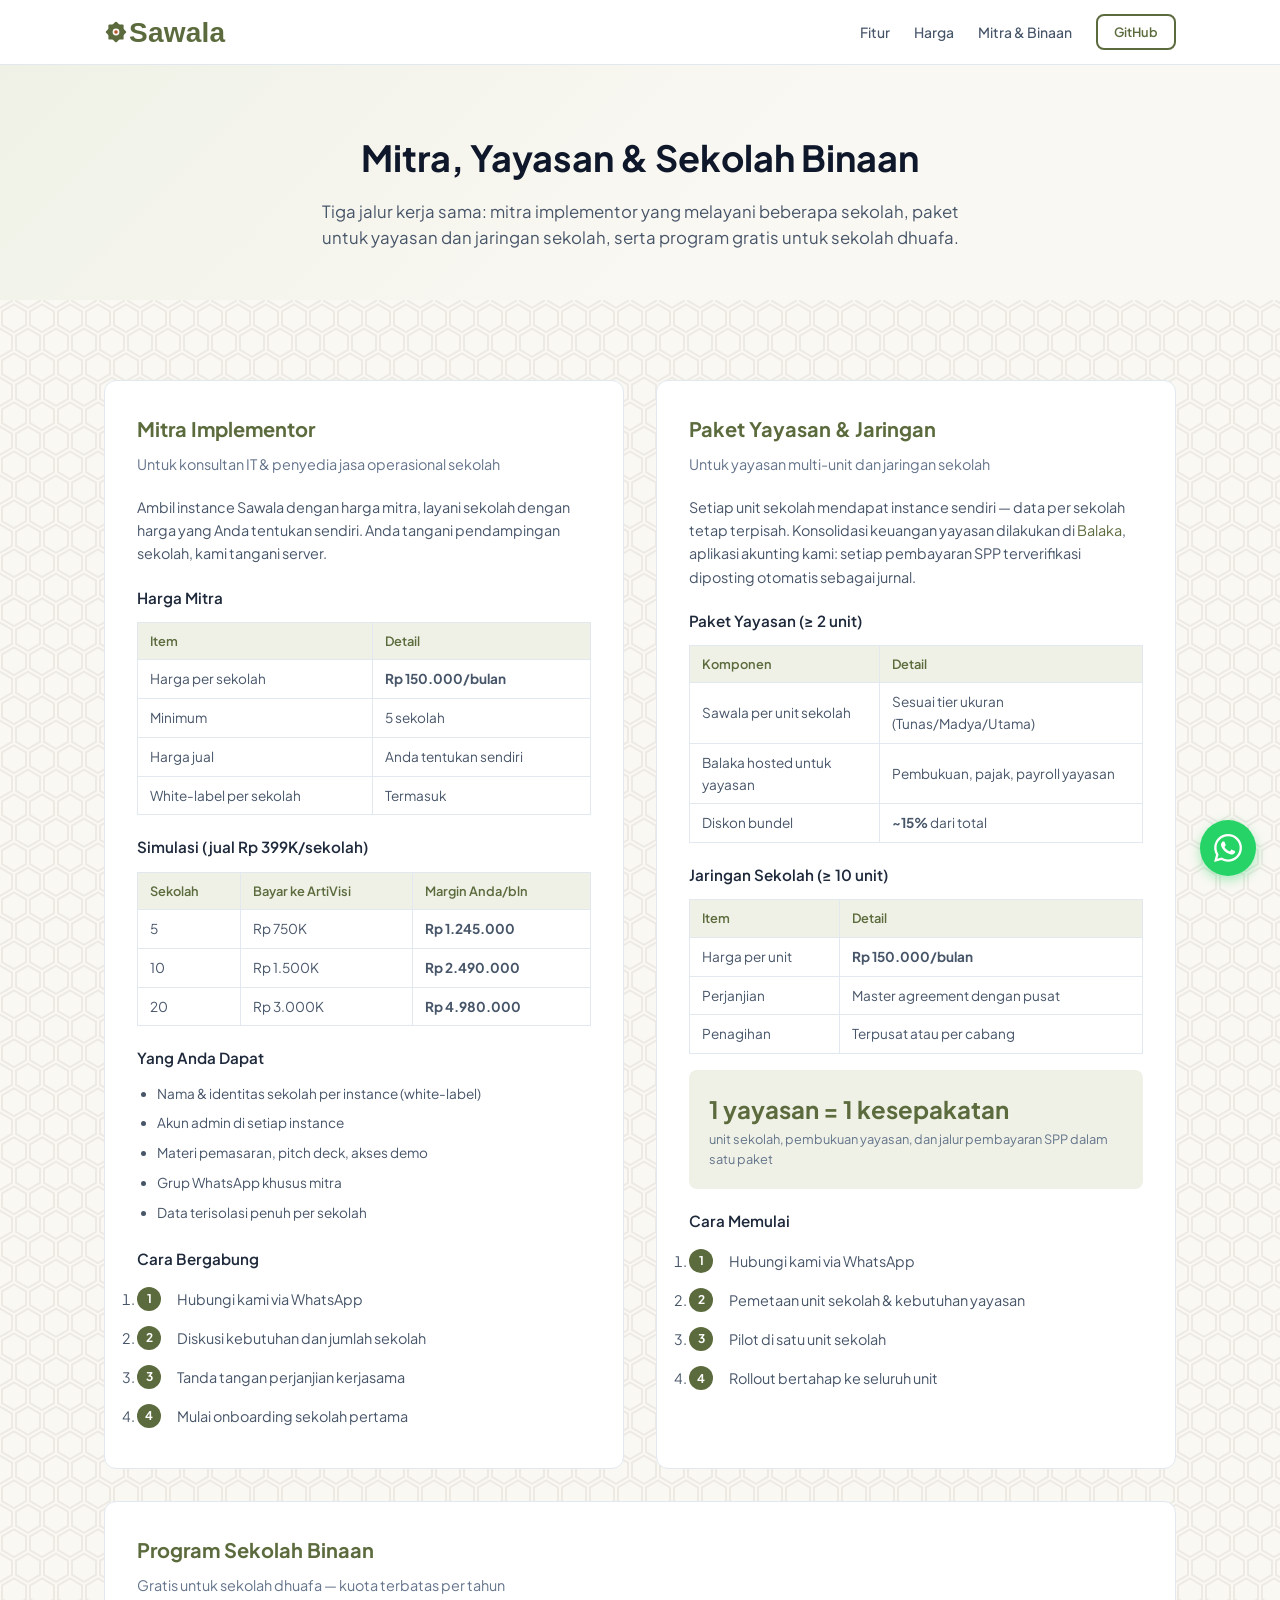
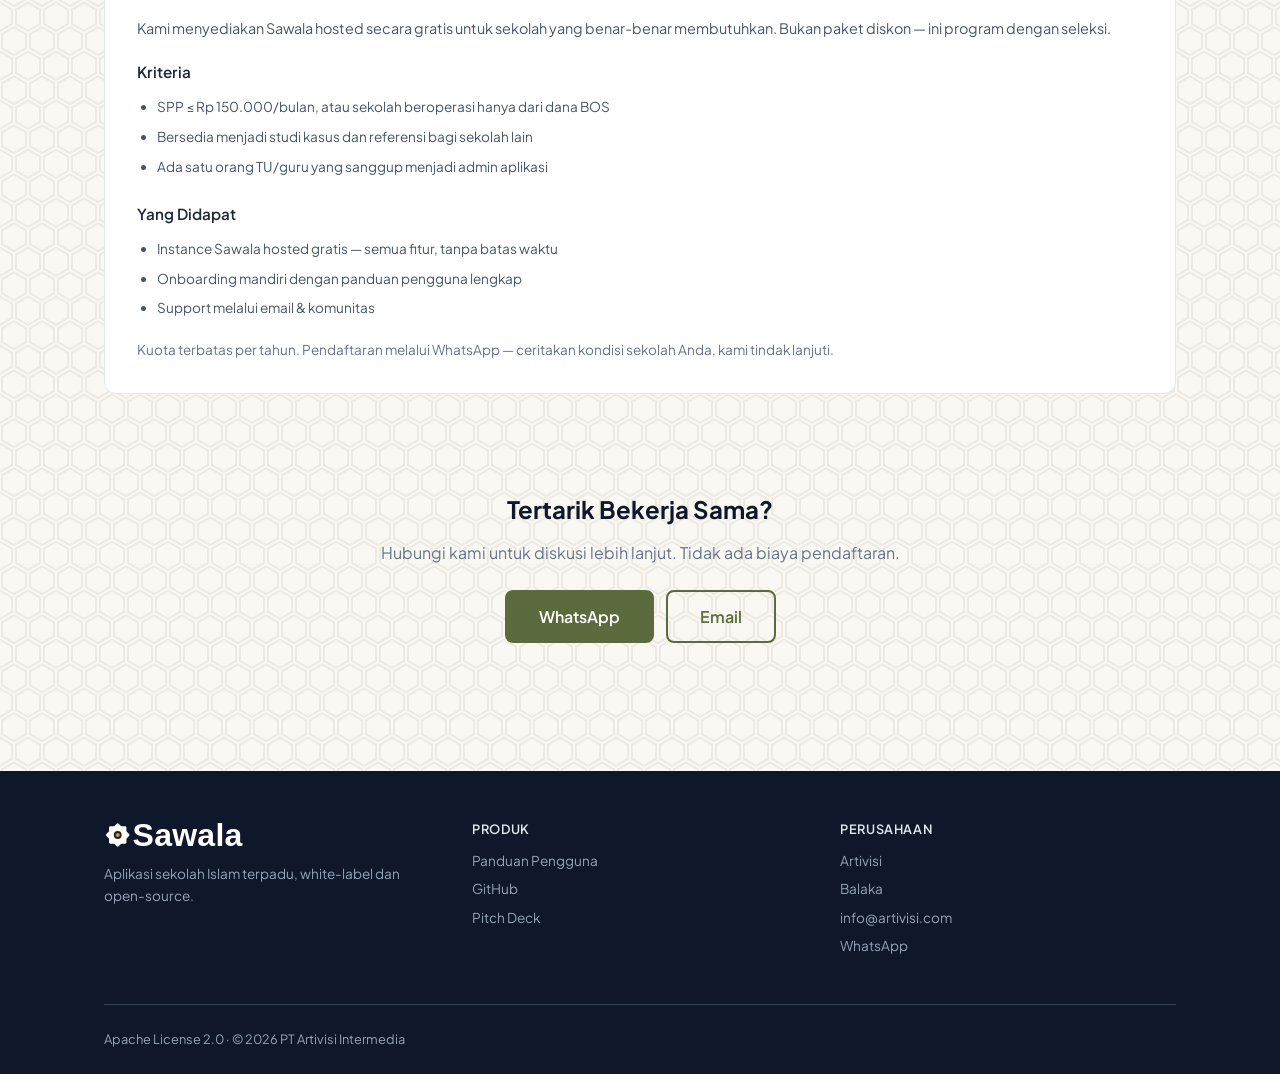
==== mitra.html @ e380050d "Sawala product site — landing, mitra/commercial page, pitch deck Modeled on balaka.id (same layout s" ====
<!DOCTYPE html>
<html lang="id">
<head>
<meta charset="UTF-8">
<meta name="viewport" content="width=device-width, initial-scale=1.0">
<title>Mitra, Yayasan & Sekolah Binaan — Sawala</title>
<meta name="description" content="Program mitra implementor, paket yayasan & jaringan sekolah, dan Program Sekolah Binaan untuk Sawala.">
<link rel="icon" type="image/svg+xml" href="favicon.svg">
<link rel="preconnect" href="https://fonts.googleapis.com">
<link rel="preconnect" href="https://fonts.gstatic.com" crossorigin>
<link href="https://fonts.googleapis.com/css2?family=Plus+Jakarta+Sans:wght@400;500;600;700&display=swap" rel="stylesheet">
<link rel="stylesheet" href="style.css">
<style>
  /* Page-specific styles */
  .ref-hero {
    padding: 4rem 0 3rem;
    background: linear-gradient(135deg, var(--brand-50) 0%, #faf8f3 60%);
    text-align: center;
  }
  .ref-hero h1 { font-size: 2.25rem; font-weight: 700; color: var(--slate-900); margin-bottom: 0.75rem; }
  .ref-hero p { font-size: 1.05rem; color: var(--slate-600); max-width: 640px; margin: 0 auto; }

  .program-grid {
    display: grid;
    grid-template-columns: 1fr 1fr;
    gap: 2rem;
    margin-bottom: 3rem;
  }
  .program-card {
    background: white;
    border: 1px solid var(--slate-200);
    border-radius: var(--radius);
    padding: 2rem;
  }
  .program-card.full { grid-column: 1 / -1; }
  .program-card h2 { font-size: 1.25rem; font-weight: 700; color: var(--brand); margin-bottom: 0.5rem; }
  .program-card .subtitle { font-size: 0.9rem; color: var(--slate-500); margin-bottom: 1.25rem; }
  .program-card h3 { font-size: 0.95rem; font-weight: 600; color: var(--slate-800); margin: 1.25rem 0 0.5rem; }

  .commission-table { width: 100%; border-collapse: collapse; margin: 0.75rem 0; font-size: 0.85rem; }
  .commission-table th, .commission-table td { padding: 0.5rem 0.75rem; text-align: left; border: 1px solid var(--slate-200); }
  .commission-table th { background: var(--brand-50); font-weight: 600; font-size: 0.8rem; color: var(--brand); }
  .commission-table td { color: var(--slate-600); }

  .highlight-box {
    background: var(--brand-50);
    border-radius: var(--radius-sm);
    padding: 1.25rem;
    margin: 1rem 0;
  }
  .highlight-box .amount { font-size: 1.5rem; font-weight: 700; color: var(--brand); }
  .highlight-box .label { font-size: 0.8rem; color: var(--slate-500); }

  .steps-list { counter-reset: step; padding: 0; }
  .steps-list li {
    counter-increment: step;
    padding: 0.5rem 0 0.5rem 2.5rem;
    position: relative;
    font-size: 0.9rem;
    color: var(--slate-600);
  }
  .steps-list li::before {
    content: counter(step);
    position: absolute;
    left: 0;
    top: 0.45rem;
    width: 24px;
    height: 24px;
    background: var(--brand);
    color: white;
    border-radius: 50%;
    font-size: 0.75rem;
    font-weight: 700;
    display: flex;
    align-items: center;
    justify-content: center;
  }

  .ref-cta {
    text-align: center;
    padding: 3rem 0;
  }
  .ref-cta h2 { font-size: 1.5rem; font-weight: 700; color: var(--slate-900); margin-bottom: 0.75rem; }
  .ref-cta p { color: var(--slate-500); margin-bottom: 1.5rem; }

  @media (max-width: 768px) {
    .program-grid { grid-template-columns: 1fr; }
    .ref-hero h1 { font-size: 1.5rem; }
  }

  /* Dark mode */
  @media (prefers-color-scheme: dark) {
    .ref-hero { background: linear-gradient(135deg, #1d2114 0%, #0f1218 60%); }
    .ref-hero h1 { color: #e8ecf2; }
    .ref-hero p { color: #a0aab8; }
    .program-card { background: #1a1f2b; border-color: #2a3040; }
    .program-card h2 { color: #a9b87f; }
    .program-card .subtitle { color: #8090a4; }
    .program-card h3 { color: #e8ecf2; }
    .commission-table th { background: #252b18; color: #a9b87f; border-color: #2a3040; }
    .commission-table td { color: #a0aab8; border-color: #2a3040; }
    .highlight-box { background: #252b18; }
    .highlight-box .amount { color: #a9b87f; }
    .highlight-box .label { color: #8090a4; }
    .steps-list li { color: #a0aab8; }
    .ref-cta h2 { color: #e8ecf2; }
    .ref-cta p { color: #8090a4; }
  }
</style>
</head>
<body>

<!-- Nav (same as main site) -->
<nav class="nav">
  <div class="container nav-inner">
    <a href="/" class="nav-logo">
      <img src="logo-full.svg" alt="Sawala" height="32" class="logo-light">
      <img src="logo-full-dark.svg" alt="Sawala" height="32" class="logo-dark">
    </a>
    <div class="nav-links">
      <a href="/#features">Fitur</a>
      <a href="/#pricing">Harga</a>
      <a href="/mitra.html">Mitra & Binaan</a>
      <a href="https://github.com/artivisi/sawala" class="btn btn-sm btn-outline">GitHub</a>
    </div>
    <button class="nav-menu-btn" onclick="toggleMenu()" aria-label="Menu">
      <svg width="24" height="24" fill="none" stroke="currentColor" stroke-width="2"><path d="M4 6h16M4 12h16M4 18h16"/></svg>
    </button>
  </div>
  <div class="nav-mobile" id="mobile-menu">
    <a href="/#features" onclick="toggleMenu()">Fitur</a>
    <a href="/#pricing" onclick="toggleMenu()">Harga</a>
    <a href="/mitra.html" onclick="toggleMenu()">Mitra & Binaan</a>
    <a href="https://github.com/artivisi/sawala" class="btn btn-sm btn-outline">GitHub</a>
  </div>
</nav>

<!-- Hero -->
<header class="ref-hero">
  <div class="container">
    <h1>Mitra, Yayasan & Sekolah Binaan</h1>
    <p>Tiga jalur kerja sama: mitra implementor yang melayani beberapa sekolah, paket untuk yayasan dan jaringan sekolah, serta program gratis untuk sekolah dhuafa.</p>
  </div>
</header>

<!-- Programs -->
<section class="section">
  <div class="container">
    <div class="program-grid">

      <!-- Mitra Implementor -->
      <div class="program-card">
        <h2>Mitra Implementor</h2>
        <p class="subtitle">Untuk konsultan IT & penyedia jasa operasional sekolah</p>

        <p style="font-size:0.9rem;color:var(--slate-600);">Ambil instance Sawala dengan harga mitra, layani sekolah dengan harga yang Anda tentukan sendiri. Anda tangani pendampingan sekolah, kami tangani server.</p>

        <h3>Harga Mitra</h3>
        <table class="commission-table">
          <tr><th>Item</th><th>Detail</th></tr>
          <tr><td>Harga per sekolah</td><td><strong>Rp 150.000/bulan</strong></td></tr>
          <tr><td>Minimum</td><td>5 sekolah</td></tr>
          <tr><td>Harga jual</td><td>Anda tentukan sendiri</td></tr>
          <tr><td>White-label per sekolah</td><td>Termasuk</td></tr>
        </table>

        <h3>Simulasi (jual Rp 399K/sekolah)</h3>
        <table class="commission-table">
          <tr><th>Sekolah</th><th>Bayar ke ArtiVisi</th><th>Margin Anda/bln</th></tr>
          <tr><td>5</td><td>Rp 750K</td><td><strong>Rp 1.245.000</strong></td></tr>
          <tr><td>10</td><td>Rp 1.500K</td><td><strong>Rp 2.490.000</strong></td></tr>
          <tr><td>20</td><td>Rp 3.000K</td><td><strong>Rp 4.980.000</strong></td></tr>
        </table>

        <h3>Yang Anda Dapat</h3>
        <ul style="font-size:0.85rem;color:var(--slate-600);padding-left:1.25rem;">
          <li style="padding:0.25rem 0;list-style:disc;">Nama & identitas sekolah per instance (white-label)</li>
          <li style="padding:0.25rem 0;list-style:disc;">Akun admin di setiap instance</li>
          <li style="padding:0.25rem 0;list-style:disc;">Materi pemasaran, pitch deck, akses demo</li>
          <li style="padding:0.25rem 0;list-style:disc;">Grup WhatsApp khusus mitra</li>
          <li style="padding:0.25rem 0;list-style:disc;">Data terisolasi penuh per sekolah</li>
        </ul>

        <h3>Cara Bergabung</h3>
        <ol class="steps-list">
          <li>Hubungi kami via WhatsApp</li>
          <li>Diskusi kebutuhan dan jumlah sekolah</li>
          <li>Tanda tangan perjanjian kerjasama</li>
          <li>Mulai onboarding sekolah pertama</li>
        </ol>
      </div>

      <!-- Yayasan & Jaringan -->
      <div class="program-card">
        <h2>Paket Yayasan & Jaringan</h2>
        <p class="subtitle">Untuk yayasan multi-unit dan jaringan sekolah</p>

        <p style="font-size:0.9rem;color:var(--slate-600);">Setiap unit sekolah mendapat instance sendiri — data per sekolah tetap terpisah. Konsolidasi keuangan yayasan dilakukan di <a href="https://balaka.id">Balaka</a>, aplikasi akunting kami: setiap pembayaran SPP terverifikasi diposting otomatis sebagai jurnal.</p>

        <h3>Paket Yayasan (≥ 2 unit)</h3>
        <table class="commission-table">
          <tr><th>Komponen</th><th>Detail</th></tr>
          <tr><td>Sawala per unit sekolah</td><td>Sesuai tier ukuran (Tunas/Madya/Utama)</td></tr>
          <tr><td>Balaka hosted untuk yayasan</td><td>Pembukuan, pajak, payroll yayasan</td></tr>
          <tr><td>Diskon bundel</td><td><strong>~15%</strong> dari total</td></tr>
        </table>

        <h3>Jaringan Sekolah (≥ 10 unit)</h3>
        <table class="commission-table">
          <tr><th>Item</th><th>Detail</th></tr>
          <tr><td>Harga per unit</td><td><strong>Rp 150.000/bulan</strong></td></tr>
          <tr><td>Perjanjian</td><td>Master agreement dengan pusat</td></tr>
          <tr><td>Penagihan</td><td>Terpusat atau per cabang</td></tr>
        </table>

        <div class="highlight-box">
          <div class="amount">1 yayasan = 1 kesepakatan</div>
          <div class="label">unit sekolah, pembukuan yayasan, dan jalur pembayaran SPP dalam satu paket</div>
        </div>

        <h3>Cara Memulai</h3>
        <ol class="steps-list">
          <li>Hubungi kami via WhatsApp</li>
          <li>Pemetaan unit sekolah & kebutuhan yayasan</li>
          <li>Pilot di satu unit sekolah</li>
          <li>Rollout bertahap ke seluruh unit</li>
        </ol>
      </div>

      <!-- Sekolah Binaan -->
      <div class="program-card full">
        <h2>Program Sekolah Binaan</h2>
        <p class="subtitle">Gratis untuk sekolah dhuafa — kuota terbatas per tahun</p>

        <p style="font-size:0.9rem;color:var(--slate-600);">Kami menyediakan Sawala hosted secara gratis untuk sekolah yang benar-benar membutuhkan. Bukan paket diskon — ini program dengan seleksi.</p>

        <h3>Kriteria</h3>
        <ul style="font-size:0.85rem;color:var(--slate-600);padding-left:1.25rem;">
          <li style="padding:0.25rem 0;list-style:disc;">SPP ≤ Rp 150.000/bulan, atau sekolah beroperasi hanya dari dana BOS</li>
          <li style="padding:0.25rem 0;list-style:disc;">Bersedia menjadi studi kasus dan referensi bagi sekolah lain</li>
          <li style="padding:0.25rem 0;list-style:disc;">Ada satu orang TU/guru yang sanggup menjadi admin aplikasi</li>
        </ul>

        <h3>Yang Didapat</h3>
        <ul style="font-size:0.85rem;color:var(--slate-600);padding-left:1.25rem;">
          <li style="padding:0.25rem 0;list-style:disc;">Instance Sawala hosted gratis — semua fitur, tanpa batas waktu</li>
          <li style="padding:0.25rem 0;list-style:disc;">Onboarding mandiri dengan panduan pengguna lengkap</li>
          <li style="padding:0.25rem 0;list-style:disc;">Support melalui email & komunitas</li>
        </ul>

        <p style="font-size:0.85rem;color:var(--slate-500);margin-top:1rem;">Kuota terbatas per tahun. Pendaftaran melalui WhatsApp — ceritakan kondisi sekolah Anda, kami tindak lanjuti.</p>
      </div>

    </div>

    <!-- CTA -->
    <div class="ref-cta">
      <h2>Tertarik Bekerja Sama?</h2>
      <p>Hubungi kami untuk diskusi lebih lanjut. Tidak ada biaya pendaftaran.</p>
      <div style="display:flex;gap:0.75rem;justify-content:center;flex-wrap:wrap;">
        <a href="https://wa.me/6281298000468?text=Halo,%20saya%20tertarik%20program%20kerja%20sama%20Sawala" class="btn btn-primary btn-lg">WhatsApp</a>
        <a href="mailto:info@artivisi.com?subject=Kerja%20Sama%20Sawala" class="btn btn-outline btn-lg">Email</a>
      </div>
    </div>
  </div>
</section>

<!-- Footer (same as main site) -->
<footer class="footer">
  <div class="container footer-inner">
    <div class="footer-brand">
      <img src="logo-full-dark.svg" alt="Sawala" height="28">
      <p>Aplikasi sekolah Islam terpadu, white-label dan open-source.</p>
    </div>
    <div class="footer-links">
      <div>
        <h4>Produk</h4>
        <a href="https://artivisi.com/sawala/">Panduan Pengguna</a>
        <a href="https://github.com/artivisi/sawala">GitHub</a>
        <a href="/pitch.html">Pitch Deck</a>
      </div>
      <div>
        <h4>Perusahaan</h4>
        <a href="https://artivisi.com">Artivisi</a>
        <a href="https://balaka.id">Balaka</a>
        <a href="mailto:info@artivisi.com">info@artivisi.com</a>
        <a href="https://wa.me/6281298000468">WhatsApp</a>
      </div>
    </div>
    <div class="footer-bottom">
      <p>Apache License 2.0 &middot; &copy; 2026 <a href="https://artivisi.com">PT Artivisi Intermedia</a></p>
    </div>
  </div>
</footer>

<a href="https://wa.me/6281298000468?text=Halo,%20saya%20tertarik%20program%20kerja%20sama%20Sawala" class="wa-float" aria-label="Chat WhatsApp">
  <svg width="28" height="28" viewBox="0 0 24 24" fill="white"><path d="M17.472 14.382c-.297-.149-1.758-.867-2.03-.967-.273-.099-.471-.148-.67.15-.197.297-.767.966-.94 1.164-.173.199-.347.223-.644.075-.297-.15-1.255-.463-2.39-1.475-.883-.788-1.48-1.761-1.653-2.059-.173-.297-.018-.458.13-.606.134-.133.298-.347.446-.52.149-.174.198-.298.298-.497.099-.198.05-.371-.025-.52-.075-.149-.669-1.612-.916-2.207-.242-.579-.487-.5-.669-.51-.173-.008-.371-.01-.57-.01-.198 0-.52.074-.792.372-.272.297-1.04 1.016-1.04 2.479 0 1.462 1.065 2.875 1.213 3.074.149.198 2.096 3.2 5.077 4.487.709.306 1.262.489 1.694.625.712.227 1.36.195 1.871.118.571-.085 1.758-.719 2.006-1.413.248-.694.248-1.289.173-1.413-.074-.124-.272-.198-.57-.347m-5.421 7.403h-.004a9.87 9.87 0 01-5.031-1.378l-.361-.214-3.741.982.998-3.648-.235-.374a9.86 9.86 0 01-1.51-5.26c.001-5.45 4.436-9.884 9.888-9.884 2.64 0 5.122 1.03 6.988 2.898a9.825 9.825 0 012.893 6.994c-.003 5.45-4.437 9.884-9.885 9.884m8.413-18.297A11.815 11.815 0 0012.05 0C5.495 0 .16 5.335.157 11.892c0 2.096.547 4.142 1.588 5.945L.057 24l6.305-1.654a11.882 11.882 0 005.683 1.448h.005c6.554 0 11.89-5.335 11.893-11.893a11.821 11.821 0 00-3.48-8.413z"/></svg>
</a>

<script>
function toggleMenu() {
  document.getElementById('mobile-menu').classList.toggle('open');
}
</script>
</body>
</html>
---- style.css ----
/* ===== Variables ===== */
:root {
  --brand: #5C6B3D;
  --brand-light: #74874E;
  --brand-dark: #454F2D;
  --brand-50: #eff1e6;
  --brand-100: #e4e8d5;
  --accent: #B5562F;
  --accent-dark: #93431F;

  --slate-50: #f8fafc;
  --slate-100: #f1f5f9;
  --slate-200: #e2e8f0;
  --slate-300: #cbd5e1;
  --slate-400: #94a3b8;
  --slate-500: #64748b;
  --slate-600: #475569;
  --slate-700: #334155;
  --slate-800: #1e293b;
  --slate-900: #0f172a;

  --radius: 12px;
  --radius-sm: 8px;
  --shadow: 0 1px 3px rgba(0,0,0,0.08), 0 1px 2px rgba(0,0,0,0.04);
  --shadow-lg: 0 4px 12px rgba(0,0,0,0.1), 0 2px 4px rgba(0,0,0,0.06);
}

/* ===== Reset ===== */
*, *::before, *::after { box-sizing: border-box; margin: 0; padding: 0; }
html { scroll-behavior: smooth; scroll-padding-top: 5rem; }
body {
  font-family: 'Plus Jakarta Sans', system-ui, -apple-system, sans-serif;
  color: var(--slate-800);
  line-height: 1.6;
  background-color: #faf8f3;
  background-image: url("data:image/svg+xml,%3Csvg xmlns='http://www.w3.org/2000/svg' width='28' height='49' viewBox='0 0 28 49'%3E%3Cg fill-rule='evenodd'%3E%3Cg fill='%23a39a8b' fill-opacity='0.15'%3E%3Cpath d='M13.99 9.25l13 7.5v15l-13 7.5L1 31.75v-15l12.99-7.5zM3 17.9v12.7l10.99 6.34 11-6.35V17.9l-11-6.34L3 17.9zM0 15l12.98-7.5V0h-2v6.35L0 12.69v2.3zm0 18.5L12.98 41v8h-2v-6.85L0 35.81v-2.3zM15 0v7.5L27.99 15H28v-2.31h-.01L17 6.35V0h-2zm0 49v-8l12.99-7.5H28v2.31h-.01L17 42.15V49h-2z'/%3E%3C/g%3E%3C/g%3E%3C/svg%3E");
  -webkit-font-smoothing: antialiased;
}
img { max-width: 100%; height: auto; display: block; }
a { color: var(--brand); text-decoration: none; }
a:hover { color: var(--brand-light); }
ul { list-style: none; }

/* ===== Layout ===== */
.container {
  max-width: 1120px;
  margin: 0 auto;
  padding: 0 1.5rem;
}

/* ===== Buttons ===== */
.btn {
  display: inline-flex;
  align-items: center;
  justify-content: center;
  padding: 0.625rem 1.5rem;
  border-radius: var(--radius-sm);
  font-family: inherit;
  font-size: 0.9rem;
  font-weight: 600;
  cursor: pointer;
  transition: all 0.15s ease;
  border: 2px solid transparent;
}
.btn-primary {
  background: var(--brand);
  color: white;
  border-color: var(--brand);
}
.btn-primary:hover { background: var(--brand-light); border-color: var(--brand-light); color: white; }
.btn-outline {
  background: transparent;
  color: var(--brand);
  border-color: var(--brand);
}
.btn-outline:hover { background: var(--brand-50); color: var(--brand); }
.btn-sm { padding: 0.375rem 1rem; font-size: 0.8rem; }
.btn-lg { padding: 0.75rem 2rem; font-size: 1rem; }

/* ===== Nav ===== */
.nav {
  position: sticky;
  top: 0;
  z-index: 100;
  background: white;
  border-bottom: 1px solid var(--slate-200);
}
.nav-inner {
  display: flex;
  align-items: center;
  justify-content: space-between;
  height: 4rem;
}
.nav-logo img { height: 28px; }
.nav-logo .logo-dark { display: none; }
.nav-links {
  display: flex;
  align-items: center;
  gap: 1.5rem;
}
.nav-links a:not(.btn) {
  font-size: 0.875rem;
  font-weight: 500;
  color: var(--slate-600);
}
.nav-links a:not(.btn):hover { color: var(--brand); }
.nav-menu-btn {
  display: none;
  background: none;
  border: none;
  cursor: pointer;
  color: var(--slate-600);
}
.nav-mobile {
  display: none;
  flex-direction: column;
  padding: 1rem 1.5rem;
  border-top: 1px solid var(--slate-200);
  background: white;
}
.nav-mobile.open { display: flex; }
.nav-mobile a { padding: 0.5rem 0; font-size: 0.9rem; color: var(--slate-600); }
.lang-toggle {
  background: var(--slate-100);
  border: 1px solid var(--slate-200);
  border-radius: var(--radius-sm);
  padding: 0.25rem 0.75rem;
  font-size: 0.75rem;
  font-weight: 600;
  font-family: inherit;
  color: var(--slate-600);
  cursor: pointer;
  letter-spacing: 0.05em;
}
.lang-toggle:hover { background: var(--slate-200); }

@media (max-width: 768px) {
  .nav-links { display: none; }
  .nav-menu-btn { display: block; }
}

/* ===== Hero ===== */
.hero {
  padding: 4rem 0 3rem;
  background: linear-gradient(135deg, var(--brand-50) 0%, #faf8f3 60%);
}
.hero-inner {
  display: grid;
  grid-template-columns: 1fr 1.2fr;
  gap: 3rem;
  align-items: center;
}
.hero h1 {
  font-size: 2.5rem;
  font-weight: 700;
  line-height: 1.2;
  color: var(--slate-900);
  margin-bottom: 1rem;
}
.hero-sub {
  font-size: 1.1rem;
  color: var(--slate-600);
  margin-bottom: 2rem;
  max-width: 500px;
}
.hero-actions { display: flex; gap: 0.75rem; flex-wrap: wrap; }
.hero-screenshot img {
  border-radius: var(--radius);
  box-shadow: var(--shadow-lg);
  border: 1px solid var(--slate-200);
}

@media (max-width: 768px) {
  .hero-inner { grid-template-columns: 1fr; text-align: center; }
  .hero h1 { font-size: 1.75rem; }
  .hero-sub { margin-left: auto; margin-right: auto; }
  .hero-actions { justify-content: center; }
  .hero-screenshot { order: -1; }
}

/* ===== Sections ===== */
.section { padding: 5rem 0; }
.section-alt { background: #f5f5f0; }
.section-title {
  font-size: 1.75rem;
  font-weight: 700;
  color: var(--slate-900);
  text-align: center;
  margin-bottom: 0.5rem;
}
.section-sub {
  text-align: center;
  color: var(--slate-500);
  max-width: 600px;
  margin: 0 auto 3rem;
}

/* ===== Features Grid ===== */
.features-grid {
  display: grid;
  grid-template-columns: repeat(3, 1fr);
  gap: 1.5rem;
}
.feature-card {
  background: white;
  border: 1px solid var(--slate-200);
  border-radius: var(--radius);
  padding: 1.5rem;
  transition: box-shadow 0.2s ease;
}
.feature-card:hover { box-shadow: var(--shadow-lg); }
.feature-icon {
  width: 44px;
  height: 44px;
  background: var(--brand-50);
  border-radius: 10px;
  display: flex;
  align-items: center;
  justify-content: center;
  margin-bottom: 1rem;
  color: var(--brand);
}
.feature-card h3 {
  font-size: 1rem;
  font-weight: 600;
  margin-bottom: 0.5rem;
  color: var(--slate-900);
}
.feature-card > p {
  font-size: 0.85rem;
  color: var(--slate-500);
  margin-bottom: 1rem;
}
.feature-screenshot {
  border-radius: var(--radius-sm);
  border: 1px solid var(--slate-200);
  box-shadow: var(--shadow);
}

@media (max-width: 900px) { .features-grid { grid-template-columns: repeat(2, 1fr); } }
@media (max-width: 600px) { .features-grid { grid-template-columns: 1fr; } }

/* ===== Industry Grid ===== */
.industry-grid {
  display: grid;
  grid-template-columns: repeat(4, 1fr);
  gap: 1.5rem;
}
.industry-card {
  background: white;
  border: 1px solid var(--slate-200);
  border-radius: var(--radius);
  padding: 1.5rem;
  text-align: center;
  display: flex;
  flex-direction: column;
}
/* pin the demo button to the bottom so it aligns across cards of unequal text height */
.industry-demo { margin-top: auto; align-self: center; }
.industry-card p { margin-bottom: 1.25rem; }
.industry-icon {
  width: 56px;
  height: 56px;
  background: var(--brand-50);
  border-radius: 14px;
  display: flex;
  align-items: center;
  justify-content: center;
  margin: 0 auto 1rem;
  color: var(--brand);
}
.industry-card h3 {
  font-size: 0.95rem;
  font-weight: 600;
  margin-bottom: 0.5rem;
}
.industry-card p {
  font-size: 0.8rem;
  color: var(--slate-500);
}

@media (max-width: 768px) { .industry-grid { grid-template-columns: repeat(2, 1fr); } }
@media (max-width: 480px) { .industry-grid { grid-template-columns: 1fr; } }

/* ===== Architecture Diagram ===== */
.arch-diagram {
  max-width: 600px;
  margin: 0 auto 3rem;
}
.arch-layer {
  background: white;
  border: 1px solid var(--slate-200);
  border-radius: var(--radius);
  padding: 1rem 1.5rem;
}
.arch-label {
  font-size: 0.7rem;
  font-weight: 600;
  text-transform: uppercase;
  letter-spacing: 0.08em;
  color: var(--slate-400);
  margin-bottom: 0.5rem;
}
.arch-items { display: flex; flex-wrap: wrap; gap: 0.5rem; }
.arch-badge {
  display: inline-block;
  padding: 0.3rem 0.75rem;
  border-radius: 6px;
  font-size: 0.8rem;
  font-weight: 500;
  background: var(--brand-50);
  color: var(--brand);
}
.arch-badge.accent { background: #f7ece5; color: var(--accent-dark); }
.arch-badge.dark { background: var(--slate-100); color: var(--slate-700); }
.arch-arrow {
  text-align: center;
  color: var(--slate-300);
  font-size: 1.25rem;
  padding: 0.25rem 0;
}

/* ===== Tech Grid ===== */
.tech-grid {
  display: grid;
  grid-template-columns: repeat(3, 1fr);
  gap: 1.5rem;
}
.tech-card {
  background: white;
  border: 1px solid var(--slate-200);
  border-radius: var(--radius);
  padding: 1.5rem;
}
.tech-card h3 {
  font-size: 0.95rem;
  font-weight: 600;
  margin-bottom: 0.75rem;
  color: var(--brand);
}
.tech-card ul { padding-left: 0; }
.tech-card li {
  font-size: 0.85rem;
  color: var(--slate-600);
  padding: 0.3rem 0;
  padding-left: 1.25rem;
  position: relative;
}
.tech-card li::before {
  content: '';
  position: absolute;
  left: 0;
  top: 0.7rem;
  width: 6px;
  height: 6px;
  border-radius: 50%;
  background: var(--brand);
  opacity: 0.4;
}

@media (max-width: 768px) { .tech-grid { grid-template-columns: 1fr; } }

/* ===== Security Grid ===== */
.security-grid {
  display: grid;
  grid-template-columns: repeat(3, 1fr);
  gap: 1.5rem;
}
.security-card {
  background: white;
  border: 1px solid var(--slate-200);
  border-radius: var(--radius);
  padding: 1.5rem;
}
.security-card h3 {
  font-size: 0.95rem;
  font-weight: 600;
  color: var(--brand);
  margin-bottom: 0.75rem;
}
.security-card li {
  font-size: 0.85rem;
  color: var(--slate-600);
  padding: 0.35rem 0;
  padding-left: 1.25rem;
  position: relative;
}
.security-card li::before {
  content: '✓';
  position: absolute;
  left: 0;
  color: var(--accent);
  font-weight: 700;
  font-size: 0.75rem;
}
.badges {
  display: flex;
  flex-wrap: wrap;
  gap: 0.5rem;
}
.badges img { height: 20px; width: auto; display: inline-block; }

@media (max-width: 768px) { .security-grid { grid-template-columns: 1fr; } }

/* ===== Pricing Grid ===== */
.pricing-grid {
  display: grid;
  grid-template-columns: repeat(3, 1fr);
  gap: 1.5rem;
  margin-bottom: 2rem;
}
.pricing-card {
  background: white;
  border: 1px solid var(--slate-200);
  border-radius: var(--radius);
  padding: 2rem 1.5rem;
  display: flex;
  flex-direction: column;
  position: relative;
}
.pricing-card-featured {
  border-color: var(--brand);
  border-width: 2px;
  box-shadow: var(--shadow-lg);
}
.pricing-badge {
  position: absolute;
  top: -12px;
  left: 50%;
  transform: translateX(-50%);
  background: var(--brand);
  color: white;
  font-size: 0.7rem;
  font-weight: 600;
  padding: 0.25rem 1rem;
  border-radius: 20px;
  white-space: nowrap;
  text-transform: uppercase;
  letter-spacing: 0.05em;
}
.pricing-header h3 {
  font-size: 1.25rem;
  font-weight: 700;
  color: var(--slate-900);
  margin-bottom: 0.25rem;
}
.pricing-target {
  font-size: 0.8rem;
  color: var(--slate-500);
  margin-bottom: 1.25rem;
}
.pricing-price {
  margin-bottom: 1.5rem;
}
.pricing-amount {
  font-size: 1.75rem;
  font-weight: 700;
  color: var(--slate-900);
}
.pricing-period {
  font-size: 0.9rem;
  color: var(--slate-500);
  font-weight: 400;
}
.pricing-features {
  flex: 1;
  margin-bottom: 1.5rem;
  padding-left: 0;
}
.pricing-features li {
  font-size: 0.85rem;
  color: var(--slate-600);
  padding: 0.4rem 0;
  padding-left: 1.5rem;
  position: relative;
}
.pricing-features li::before {
  content: '✓';
  position: absolute;
  left: 0;
  color: var(--accent);
  font-weight: 700;
  font-size: 0.85rem;
}
.btn-block {
  display: block;
  width: 100%;
  text-align: center;
}

.pricing-notes {
  text-align: center;
  margin-bottom: 2.5rem;
}
.pricing-notes p {
  font-size: 0.85rem;
  color: var(--slate-500);
  max-width: 650px;
  margin: 0 auto;
}

.pricing-data-sovereignty {
  background: white;
  border: 1px solid var(--slate-200);
  border-radius: var(--radius);
  padding: 2rem;
  text-align: center;
}
.pricing-data-sovereignty h3 {
  font-size: 1.1rem;
  font-weight: 700;
  color: var(--slate-900);
  margin-bottom: 1.25rem;
}
.data-points {
  display: flex;
  justify-content: center;
  gap: 2rem;
  flex-wrap: wrap;
}
.data-point {
  display: flex;
  align-items: center;
  gap: 0.5rem;
  font-size: 0.85rem;
  color: var(--slate-600);
}
.data-icon {
  display: flex;
  align-items: center;
  justify-content: center;
  color: var(--brand);
}

/* Pricing Form */
.pricing-form-wrapper {
  background: white;
  border: 1px solid var(--slate-200);
  border-radius: var(--radius);
  padding: 2rem;
  margin-top: 2rem;
  max-width: 640px;
  margin-left: auto;
  margin-right: auto;
}
.pricing-form-wrapper h3 {
  font-size: 1.1rem;
  font-weight: 700;
  color: var(--slate-900);
  text-align: center;
  margin-bottom: 0.25rem;
}
.pricing-form-sub {
  font-size: 0.85rem;
  color: var(--slate-500);
  text-align: center;
  margin-bottom: 1.5rem;
}
.pricing-form {
  display: flex;
  flex-direction: column;
  gap: 1rem;
}
.form-row {
  display: grid;
  grid-template-columns: 1fr 1fr;
  gap: 1rem;
}
.form-group {
  display: flex;
  flex-direction: column;
  gap: 0.35rem;
}
.form-group label {
  font-size: 0.8rem;
  font-weight: 600;
  color: var(--slate-700);
}
.form-group input,
.form-group select {
  padding: 0.6rem 0.75rem;
  border: 1px solid var(--slate-300);
  border-radius: var(--radius-sm);
  font-family: inherit;
  font-size: 0.875rem;
  color: var(--slate-800);
  background: white;
  transition: border-color 0.15s ease;
}
.form-group input:focus,
.form-group select:focus {
  outline: none;
  border-color: var(--brand);
  box-shadow: 0 0 0 3px var(--brand-50);
}
.form-group input::placeholder {
  color: var(--slate-400);
}

@media (max-width: 900px) { .pricing-grid { grid-template-columns: 1fr; max-width: 400px; margin-left: auto; margin-right: auto; } }
@media (max-width: 600px) {
  .data-points { flex-direction: column; align-items: center; }
  .form-row { grid-template-columns: 1fr; }
}

/* ===== WhatsApp Float ===== */
.wa-float {
  position: fixed;
  bottom: 1.5rem;
  right: 1.5rem;
  width: 56px;
  height: 56px;
  background: #25D366;
  border-radius: 50%;
  display: flex;
  align-items: center;
  justify-content: center;
  box-shadow: 0 4px 12px rgba(37, 211, 102, 0.4);
  z-index: 99;
  transition: transform 0.2s ease, box-shadow 0.2s ease;
}
.wa-float:hover {
  transform: scale(1.1);
  box-shadow: 0 6px 16px rgba(37, 211, 102, 0.5);
}

/* ===== CTA ===== */
.cta-section {
  background: linear-gradient(135deg, var(--brand) 0%, var(--brand-dark) 100%);
  color: white;
  text-align: center;
}
.cta-inner h2 {
  font-size: 2rem;
  font-weight: 700;
  margin-bottom: 0.75rem;
}
.cta-inner p {
  font-size: 1.05rem;
  opacity: 0.85;
  max-width: 550px;
  margin: 0 auto 2rem;
}
.cta-actions { display: flex; gap: 0.75rem; justify-content: center; flex-wrap: wrap; }
.cta-section .btn-primary {
  background: white;
  color: var(--brand);
  border-color: white;
}
.cta-section .btn-primary:hover { background: var(--slate-100); }
.cta-section .btn-outline {
  color: white;
  border-color: rgba(255,255,255,0.4);
}
.cta-section .btn-outline:hover { background: rgba(255,255,255,0.1); color: white; }

/* ===== Footer ===== */
.footer {
  background: var(--slate-900);
  color: var(--slate-400);
  padding: 3rem 0 1.5rem;
}
.footer-inner {
  display: grid;
  grid-template-columns: 1fr 1fr 1fr;
  gap: 2rem;
  align-items: start;
}
.footer-brand img {
  height: 32px;
  width: auto;
}
.footer-brand p {
  font-size: 0.85rem;
  margin-top: 0.75rem;
  max-width: 300px;
}
.footer-links { display: contents; }
.footer-links > div { display: flex; flex-direction: column; gap: 0.4rem; }
.footer-links h4 {
  font-size: 0.8rem;
  font-weight: 600;
  color: var(--slate-200);
  margin-bottom: 0.25rem;
  text-transform: uppercase;
  letter-spacing: 0.05em;
}
.footer-links a {
  font-size: 0.85rem;
  color: var(--slate-400);
}
.footer-links a:hover { color: white; }
.footer-bottom {
  grid-column: 1 / -1;
  border-top: 1px solid var(--slate-700);
  padding-top: 1.5rem;
  margin-top: 1rem;
  font-size: 0.8rem;
}
.footer-bottom a { color: var(--slate-400); }
.footer-bottom a:hover { color: white; }

@media (max-width: 768px) {
  .footer-inner { grid-template-columns: 1fr; }
  .footer-links { display: grid; grid-template-columns: 1fr 1fr; gap: 1.5rem; }
}

/* ===== Dark Mode ===== */
@media (prefers-color-scheme: dark) {
  body {
    background-color: #0f1218;
    color: #d1d8e4;
    background-image: url("data:image/svg+xml,%3Csvg xmlns='http://www.w3.org/2000/svg' width='28' height='49' viewBox='0 0 28 49'%3E%3Cg fill-rule='evenodd'%3E%3Cg fill='%23ffffff' fill-opacity='0.04'%3E%3Cpath d='M13.99 9.25l13 7.5v15l-13 7.5L1 31.75v-15l12.99-7.5zM3 17.9v12.7l10.99 6.34 11-6.35V17.9l-11-6.34L3 17.9zM0 15l12.98-7.5V0h-2v6.35L0 12.69v2.3zm0 18.5L12.98 41v8h-2v-6.85L0 35.81v-2.3zM15 0v7.5L27.99 15H28v-2.31h-.01L17 6.35V0h-2zm0 49v-8l12.99-7.5H28v2.31h-.01L17 42.15V49h-2z'/%3E%3C/g%3E%3C/g%3E%3C/svg%3E");
  }
  a { color: #a9b87f; }
  a:hover { color: #bcca93; }

  /* Nav */
  .nav { background: #151921; border-color: #2a3040; }
  .nav-mobile { background: #151921; border-color: #2a3040; }
  .nav-links a:not(.btn) { color: #a0aab8; }
  .nav-links a:not(.btn):hover { color: #a9b87f; }
  .nav-menu-btn { color: #a0aab8; }
  .lang-toggle { background: #232830; border-color: #2a3040; color: #a0aab8; }
  .lang-toggle:hover { background: #2f3540; }
  .btn-outline { color: #a9b87f; border-color: #a9b87f; }
  .btn-outline:hover { background: #252b18; color: #bcca93; }

  /* Nav logo: hide light, show dark */
  .nav-logo .logo-light { display: none; }
  .nav-logo .logo-dark { display: block; }

  /* Hero */
  .hero { background: linear-gradient(135deg, #1d2114 0%, #0f1218 60%); }
  .hero h1 { color: #e8ecf2; }
  .hero-sub { color: #a0aab8; }
  .hero-screenshot img { border-color: #2a3040; }

  /* Sections */
  .section-alt { background: #151921; }
  .section-title { color: #e8ecf2; }
  .section-sub { color: #8090a4; }

  /* Feature cards */
  .feature-card { background: #1a1f2b; border-color: #2a3040; }
  .feature-icon { background: #252b18; color: #a9b87f; }
  .feature-card h3 { color: #e8ecf2; }
  .feature-card > p { color: #8090a4; }
  .feature-screenshot { border-color: #2a3040; }

  /* Industry cards */
  .industry-card { background: #1a1f2b; border-color: #2a3040; }
  .industry-icon { background: #252b18; color: #a9b87f; }
  .industry-card p { color: #8090a4; }

  /* Architecture diagram */
  .arch-layer { background: #1a1f2b; border-color: #2a3040; }
  .arch-label { color: #607080; }
  .arch-badge { background: #252b18; color: #a9b87f; }
  .arch-badge.accent { background: #2e1a12; color: #d98a64; }
  .arch-badge.dark { background: #232830; color: #a0aab8; }
  .arch-arrow { color: #3a4555; }

  /* Tech cards */
  .tech-card { background: #1a1f2b; border-color: #2a3040; }
  .tech-card h3 { color: #a9b87f; }
  .tech-card li { color: #a0aab8; }

  /* Security cards */
  .security-card { background: #1a1f2b; border-color: #2a3040; }
  .security-card h3 { color: #a9b87f; }
  .security-card li { color: #a0aab8; }

  /* Pricing cards */
  .pricing-card { background: #1a1f2b; border-color: #2a3040; }
  .pricing-card-featured { border-color: #a9b87f; }
  .pricing-header h3 { color: #e8ecf2; }
  .pricing-target { color: #8090a4; }
  .pricing-amount { color: #e8ecf2; }
  .pricing-period { color: #8090a4; }
  .pricing-features li { color: #a0aab8; }
  .pricing-notes p { color: #8090a4; }
  .pricing-data-sovereignty { background: #1a1f2b; border-color: #2a3040; }
  .pricing-data-sovereignty h3 { color: #e8ecf2; }
  .data-point { color: #a0aab8; }
  .data-icon { color: #a9b87f; }
  .pricing-form-wrapper { background: #1a1f2b; border-color: #2a3040; }
  .pricing-form-wrapper h3 { color: #e8ecf2; }
  .pricing-form-sub { color: #8090a4; }
  .form-group label { color: #a0aab8; }
  .form-group input,
  .form-group select { background: #232830; border-color: #3a4555; color: #e8ecf2; }
  .form-group input::placeholder { color: #607080; }
  .form-group input:focus,
  .form-group select:focus { border-color: #a9b87f; box-shadow: 0 0 0 3px rgba(123,138,219,0.15); }

  /* CTA — keep brand gradient, just adjust outline btn */
  .cta-section .btn-outline { color: white; border-color: rgba(255,255,255,0.4); }
  .cta-section .btn-outline:hover { background: rgba(255,255,255,0.1); color: white; }

  /* Footer — already dark, just deepen slightly to differentiate */
  .footer { background: #080b10; }
}

/* Demo credentials card (industries section) */
.demo-creds {
  max-width: 580px;
  margin: 2rem auto 0;
  padding: 1.25rem 1.5rem 1.4rem;
  background: var(--brand-50);
  border: 1px solid var(--brand-100);
  border-radius: 14px;
  text-align: left;
}
.demo-creds-lead {
  margin: 0 0 0.9rem;
  text-align: center;
  color: var(--slate-700);
  font-size: 0.95rem;
}
.demo-creds-table { width: 100%; border-collapse: collapse; font-size: 0.9rem; }
.demo-creds-table th {
  text-align: left;
  padding: 0.35rem 0.6rem;
  border-bottom: 1px solid var(--brand-100);
  color: var(--slate-500);
  font-size: 0.72rem;
  font-weight: 700;
  text-transform: uppercase;
  letter-spacing: 0.04em;
}
.demo-creds-table td {
  padding: 0.45rem 0.6rem;
  border-bottom: 1px solid var(--brand-100);
  color: var(--slate-600);
  vertical-align: middle;
}
.demo-creds-table tr:last-child td { border-bottom: none; }
.demo-creds code {
  font-family: ui-monospace, SFMono-Regular, Menlo, Consolas, monospace;
  background: #fff;
  border: 1px solid var(--brand-100);
  border-radius: 6px;
  padding: 0.12rem 0.5rem;
  font-size: 0.85em;
  color: var(--brand);
}
.demo-creds .demo-pass { font-weight: 700; }
.demo-creds-note {
  margin: 0.95rem 0 0;
  text-align: center;
  font-size: 0.82rem;
  color: var(--slate-500);
}

@media (prefers-color-scheme: dark) {
  .demo-creds { background: #1a1f2b; border-color: #2a3040; }
  .demo-creds-lead { color: #c0c8d4; }
  .demo-creds-table th { color: #8090a4; border-color: #2a3040; }
  .demo-creds-table td { color: #b8c0cc; border-color: #2a3040; }
  .demo-creds code { background: #0f1320; border-color: #2a3040; color: #bcca93; }
  .demo-creds-note { color: #8090a4; }
}
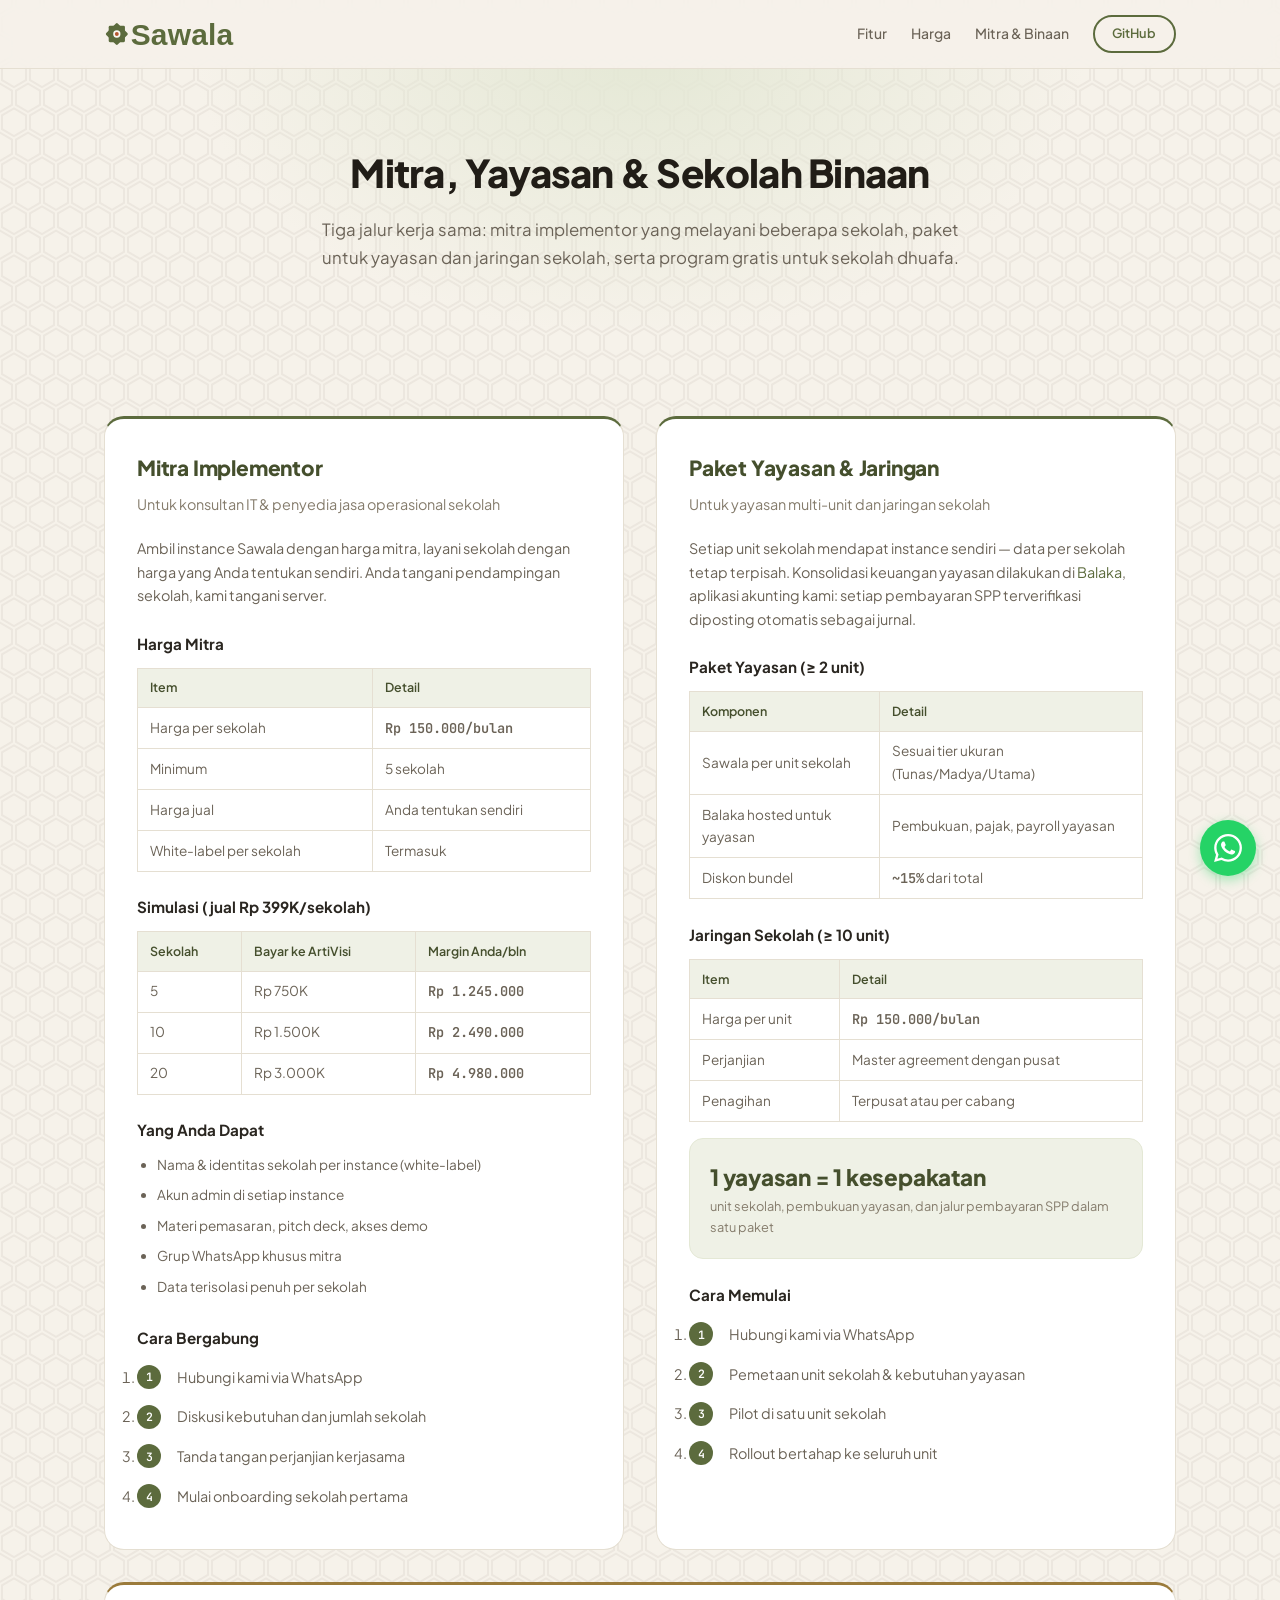
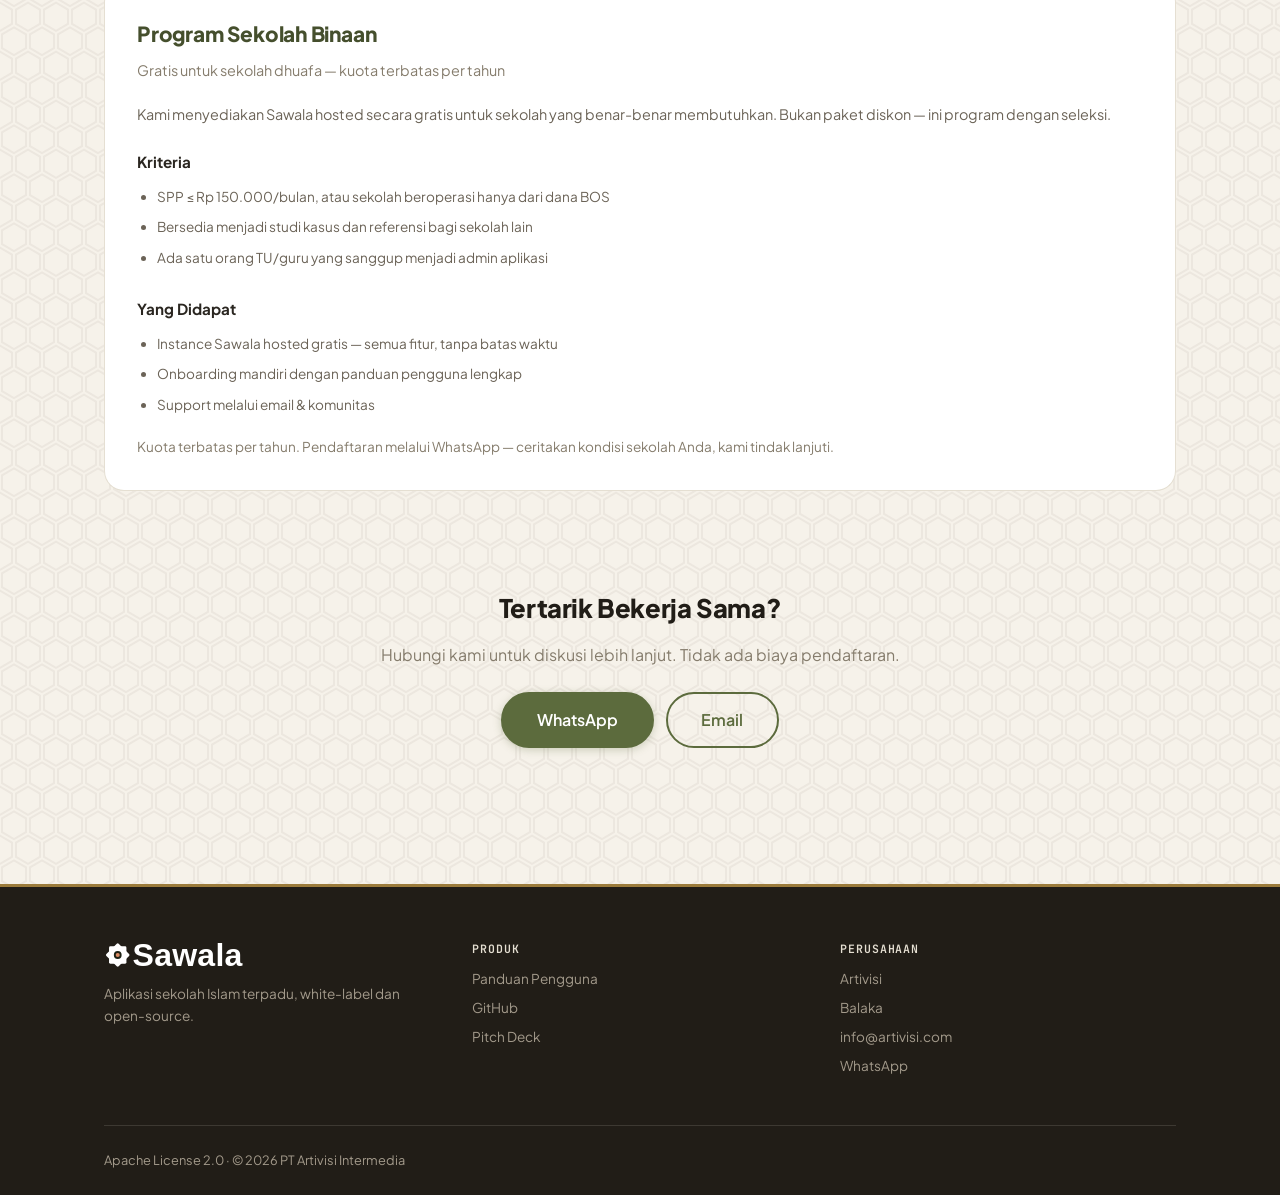
==== commit f514cb66: "Revamp UI on product design tokens — warm inks, olive/gold, mihrab motif The old stylesheet mixed th" ====
--- a/mitra.html
+++ b/mitra.html
@@ -8,16 +8,32 @@
 <link rel="icon" type="image/svg+xml" href="favicon.svg">
 <link rel="preconnect" href="https://fonts.googleapis.com">
 <link rel="preconnect" href="https://fonts.gstatic.com" crossorigin>
-<link href="https://fonts.googleapis.com/css2?family=Plus+Jakarta+Sans:wght@400;500;600;700&display=swap" rel="stylesheet">
+<link href="https://fonts.googleapis.com/css2?family=Plus+Jakarta+Sans:wght@400;500;600;700;800&family=JetBrains+Mono:wght@500;600&display=swap" rel="stylesheet">
 <link rel="stylesheet" href="style.css">
 <style>
-  /* Page-specific styles */
+  /* Page-specific styles — built on the shared warm-ink tokens */
   .ref-hero {
-    padding: 4rem 0 3rem;
-    background: linear-gradient(135deg, var(--brand-50) 0%, #faf8f3 60%);
+    position: relative;
+    padding: 4.5rem 0 3.5rem;
     text-align: center;
-  }
-  .ref-hero h1 { font-size: 2.25rem; font-weight: 700; color: var(--slate-900); margin-bottom: 0.75rem; }
+    overflow: hidden;
+  }
+  .ref-hero::before {
+    content: '';
+    position: absolute;
+    inset: 0;
+    background:
+      radial-gradient(640px 420px at 50% -10%, var(--brand-100) 0%, rgba(228,232,213,0) 70%);
+    pointer-events: none;
+  }
+  .ref-hero > .container { position: relative; }
+  .ref-hero h1 {
+    font-size: clamp(1.7rem, 3.5vw, 2.4rem);
+    font-weight: 800;
+    letter-spacing: -0.02em;
+    color: var(--slate-900);
+    margin-bottom: 0.75rem;
+  }
   .ref-hero p { font-size: 1.05rem; color: var(--slate-600); max-width: 640px; margin: 0 auto; }
 
   .program-grid {
@@ -27,28 +43,44 @@
     margin-bottom: 3rem;
   }
   .program-card {
-    background: white;
-    border: 1px solid var(--slate-200);
-    border-radius: var(--radius);
+    background: var(--surface);
+    border: 1px solid var(--line);
+    border-radius: var(--radius-lg);
+    border-top: 3px solid var(--brand);
     padding: 2rem;
-  }
-  .program-card.full { grid-column: 1 / -1; }
-  .program-card h2 { font-size: 1.25rem; font-weight: 700; color: var(--brand); margin-bottom: 0.5rem; }
+    transition: box-shadow 0.25s ease, transform 0.25s ease;
+  }
+  .program-card:hover { box-shadow: var(--shadow-lg); transform: translateY(-3px); }
+  .program-card.full { grid-column: 1 / -1; border-top-color: var(--gold); }
+  .program-card h2 {
+    font-size: 1.3rem;
+    font-weight: 800;
+    letter-spacing: -0.01em;
+    color: var(--brand-dark);
+    margin-bottom: 0.5rem;
+  }
   .program-card .subtitle { font-size: 0.9rem; color: var(--slate-500); margin-bottom: 1.25rem; }
-  .program-card h3 { font-size: 0.95rem; font-weight: 600; color: var(--slate-800); margin: 1.25rem 0 0.5rem; }
+  .program-card h3 { font-size: 0.95rem; font-weight: 700; color: var(--slate-800); margin: 1.4rem 0 0.5rem; }
 
   .commission-table { width: 100%; border-collapse: collapse; margin: 0.75rem 0; font-size: 0.85rem; }
-  .commission-table th, .commission-table td { padding: 0.5rem 0.75rem; text-align: left; border: 1px solid var(--slate-200); }
-  .commission-table th { background: var(--brand-50); font-weight: 600; font-size: 0.8rem; color: var(--brand); }
+  .commission-table th, .commission-table td { padding: 0.55rem 0.75rem; text-align: left; border: 1px solid var(--line); }
+  .commission-table th {
+    background: var(--brand-50);
+    font-weight: 600;
+    font-size: 0.78rem;
+    color: var(--brand-dark);
+  }
   .commission-table td { color: var(--slate-600); }
+  .commission-table strong { font-family: var(--font-mono); font-weight: 600; font-variant-numeric: tabular-nums; }
 
   .highlight-box {
     background: var(--brand-50);
-    border-radius: var(--radius-sm);
+    border: 1px solid var(--brand-100);
+    border-radius: var(--radius);
     padding: 1.25rem;
     margin: 1rem 0;
   }
-  .highlight-box .amount { font-size: 1.5rem; font-weight: 700; color: var(--brand); }
+  .highlight-box .amount { font-size: 1.4rem; font-weight: 800; letter-spacing: -0.01em; color: var(--brand-dark); }
   .highlight-box .label { font-size: 0.8rem; color: var(--slate-500); }
 
   .steps-list { counter-reset: step; padding: 0; }
@@ -69,8 +101,9 @@
     background: var(--brand);
     color: white;
     border-radius: 50%;
-    font-size: 0.75rem;
-    font-weight: 700;
+    font-family: var(--font-mono);
+    font-size: 0.72rem;
+    font-weight: 600;
     display: flex;
     align-items: center;
     justify-content: center;
@@ -80,31 +113,23 @@
     text-align: center;
     padding: 3rem 0;
   }
-  .ref-cta h2 { font-size: 1.5rem; font-weight: 700; color: var(--slate-900); margin-bottom: 0.75rem; }
+  .ref-cta h2 { font-size: 1.6rem; font-weight: 800; letter-spacing: -0.015em; color: var(--slate-900); margin-bottom: 0.75rem; }
   .ref-cta p { color: var(--slate-500); margin-bottom: 1.5rem; }
 
   @media (max-width: 768px) {
     .program-grid { grid-template-columns: 1fr; }
-    .ref-hero h1 { font-size: 1.5rem; }
-  }
-
-  /* Dark mode */
+  }
+
+  /* Dark mode: tokens flip in style.css; only page-specific accents remain */
   @media (prefers-color-scheme: dark) {
-    .ref-hero { background: linear-gradient(135deg, #1d2114 0%, #0f1218 60%); }
-    .ref-hero h1 { color: #e8ecf2; }
-    .ref-hero p { color: #a0aab8; }
-    .program-card { background: #1a1f2b; border-color: #2a3040; }
-    .program-card h2 { color: #a9b87f; }
-    .program-card .subtitle { color: #8090a4; }
-    .program-card h3 { color: #e8ecf2; }
-    .commission-table th { background: #252b18; color: #a9b87f; border-color: #2a3040; }
-    .commission-table td { color: #a0aab8; border-color: #2a3040; }
-    .highlight-box { background: #252b18; }
-    .highlight-box .amount { color: #a9b87f; }
-    .highlight-box .label { color: #8090a4; }
-    .steps-list li { color: #a0aab8; }
-    .ref-cta h2 { color: #e8ecf2; }
-    .ref-cta p { color: #8090a4; }
+    .ref-hero::before {
+      background: radial-gradient(640px 420px at 50% -10%, rgba(51,59,32,0.55) 0%, rgba(51,59,32,0) 70%);
+    }
+    .program-card { border-top-color: #74874E; }
+    .program-card.full { border-top-color: #B89A5C; }
+    .program-card h2 { color: #A9B87F; }
+    .commission-table th { color: #BCCA93; }
+    .highlight-box .amount { color: #BCCA93; }
   }
 </style>
 </head>
@@ -301,6 +326,21 @@
 function toggleMenu() {
   document.getElementById('mobile-menu').classList.toggle('open');
 }
+
+// Scroll reveal — skipped entirely when the user prefers reduced motion
+if (matchMedia('(prefers-reduced-motion: no-preference)').matches && 'IntersectionObserver' in window) {
+  const io = new IntersectionObserver(entries => {
+    entries.forEach(e => {
+      if (e.isIntersecting) { e.target.classList.add('in'); io.unobserve(e.target); }
+    });
+  }, { rootMargin: '0px 0px -8% 0px' });
+  document.querySelectorAll('.program-card').forEach(el => {
+    const i = [...el.parentElement.children].indexOf(el);
+    el.style.setProperty('--reveal-delay', Math.min(i * 40, 200) + 'ms');
+    el.classList.add('reveal');
+    io.observe(el);
+  });
+}
 </script>
 </body>
 </html>
--- a/style.css
+++ b/style.css
@@ -1,45 +1,79 @@
-/* ===== Variables ===== */
+/* ============================================================
+   Sawala product site — olive earth-tone design system.
+   Tokens mirror the product app's design tokens (olive palette,
+   warm ink scale, mihrab-arch motif, JetBrains Mono numerals).
+   Legacy --slate-* names are kept but remapped to warm inks so
+   page-level styles keep working.
+   ============================================================ */
 :root {
+  /* Brand */
   --brand: #5C6B3D;
   --brand-light: #74874E;
   --brand-dark: #454F2D;
-  --brand-50: #eff1e6;
-  --brand-100: #e4e8d5;
+  --brand-50: #EFF1E6;
+  --brand-100: #E4E8D5;
   --accent: #B5562F;
   --accent-dark: #93431F;
-
-  --slate-50: #f8fafc;
-  --slate-100: #f1f5f9;
-  --slate-200: #e2e8f0;
-  --slate-300: #cbd5e1;
-  --slate-400: #94a3b8;
-  --slate-500: #64748b;
-  --slate-600: #475569;
-  --slate-700: #334155;
-  --slate-800: #1e293b;
-  --slate-900: #0f172a;
-
-  --radius: 12px;
-  --radius-sm: 8px;
-  --shadow: 0 1px 3px rgba(0,0,0,0.08), 0 1px 2px rgba(0,0,0,0.04);
-  --shadow-lg: 0 4px 12px rgba(0,0,0,0.1), 0 2px 4px rgba(0,0,0,0.06);
-}
-
-/* ===== Reset ===== */
+  --gold: #9B7B3B;
+
+  /* Surfaces */
+  --bg: #F6F2EA;
+  --surface: #FFFFFF;
+  --surface-alt: #F0EBDF;
+  --line: #E5DFD2;
+
+  /* Warm ink scale (legacy slate names) */
+  --slate-50: #FBF9F4;
+  --slate-100: #F0EBDF;
+  --slate-200: #E5DFD2;
+  --slate-300: #D4CCBA;
+  --slate-400: #A39A8B;
+  --slate-500: #857C6C;
+  --slate-600: #6B6357;
+  --slate-700: #4D463C;
+  --slate-800: #2A2620;
+  --slate-900: #211D17;
+
+  /* Type */
+  --font-sans: 'Plus Jakarta Sans', system-ui, -apple-system, sans-serif;
+  --font-mono: 'JetBrains Mono', ui-monospace, SFMono-Regular, Menlo, Consolas, monospace;
+
+  /* Shape & depth (warm-tinted shadows) */
+  --radius-lg: 20px;
+  --radius: 14px;
+  --radius-sm: 9px;
+  --shadow: 0 1px 3px rgba(42,38,32,0.07), 0 4px 14px rgba(42,38,32,0.05);
+  --shadow-lg: 0 2px 6px rgba(42,38,32,0.06), 0 18px 44px -14px rgba(42,38,32,0.22);
+}
+
+/* ===== Reset & base ===== */
 *, *::before, *::after { box-sizing: border-box; margin: 0; padding: 0; }
 html { scroll-behavior: smooth; scroll-padding-top: 5rem; }
 body {
-  font-family: 'Plus Jakarta Sans', system-ui, -apple-system, sans-serif;
+  font-family: var(--font-sans);
   color: var(--slate-800);
-  line-height: 1.6;
-  background-color: #faf8f3;
-  background-image: url("data:image/svg+xml,%3Csvg xmlns='http://www.w3.org/2000/svg' width='28' height='49' viewBox='0 0 28 49'%3E%3Cg fill-rule='evenodd'%3E%3Cg fill='%23a39a8b' fill-opacity='0.15'%3E%3Cpath d='M13.99 9.25l13 7.5v15l-13 7.5L1 31.75v-15l12.99-7.5zM3 17.9v12.7l10.99 6.34 11-6.35V17.9l-11-6.34L3 17.9zM0 15l12.98-7.5V0h-2v6.35L0 12.69v2.3zm0 18.5L12.98 41v8h-2v-6.85L0 35.81v-2.3zM15 0v7.5L27.99 15H28v-2.31h-.01L17 6.35V0h-2zm0 49v-8l12.99-7.5H28v2.31h-.01L17 42.15V49h-2z'/%3E%3C/g%3E%3C/g%3E%3C/svg%3E");
+  line-height: 1.65;
+  background-color: var(--bg);
+  background-image: url("data:image/svg+xml,%3Csvg xmlns='http://www.w3.org/2000/svg' width='28' height='49' viewBox='0 0 28 49'%3E%3Cg fill-rule='evenodd'%3E%3Cg fill='%23a39a8b' fill-opacity='0.12'%3E%3Cpath d='M13.99 9.25l13 7.5v15l-13 7.5L1 31.75v-15l12.99-7.5zM3 17.9v12.7l10.99 6.34 11-6.35V17.9l-11-6.34L3 17.9zM0 15l12.98-7.5V0h-2v6.35L0 12.69v2.3zm0 18.5L12.98 41v8h-2v-6.85L0 35.81v-2.3zM15 0v7.5L27.99 15H28v-2.31h-.01L17 6.35V0h-2zm0 49v-8l12.99-7.5H28v2.31h-.01L17 42.15V49h-2z'/%3E%3C/g%3E%3C/g%3E%3C/svg%3E");
   -webkit-font-smoothing: antialiased;
+  text-rendering: optimizeLegibility;
 }
 img { max-width: 100%; height: auto; display: block; }
 a { color: var(--brand); text-decoration: none; }
 a:hover { color: var(--brand-light); }
 ul { list-style: none; }
+::selection { background: var(--brand-100); color: var(--slate-900); }
+
+/* Accessibility: visible focus, calm motion on request */
+:focus-visible {
+  outline: 2px solid var(--brand);
+  outline-offset: 2px;
+  border-radius: var(--radius-sm);
+}
+@media (prefers-reduced-motion: reduce) {
+  html { scroll-behavior: auto; }
+  *, *::before, *::after { transition: none !important; animation: none !important; }
+}
 
 /* ===== Layout ===== */
 .container {
@@ -53,45 +87,55 @@
   display: inline-flex;
   align-items: center;
   justify-content: center;
-  padding: 0.625rem 1.5rem;
-  border-radius: var(--radius-sm);
+  padding: 0.65rem 1.6rem;
+  border-radius: 999px;
   font-family: inherit;
   font-size: 0.9rem;
   font-weight: 600;
   cursor: pointer;
-  transition: all 0.15s ease;
+  transition: background-color 0.2s ease, border-color 0.2s ease, color 0.2s ease,
+              box-shadow 0.2s ease, transform 0.2s ease;
   border: 2px solid transparent;
 }
+.btn:active { transform: translateY(1px); }
 .btn-primary {
   background: var(--brand);
   color: white;
   border-color: var(--brand);
-}
-.btn-primary:hover { background: var(--brand-light); border-color: var(--brand-light); color: white; }
+  box-shadow: 0 2px 8px rgba(92,107,61,0.28);
+}
+.btn-primary:hover {
+  background: var(--brand-light);
+  border-color: var(--brand-light);
+  color: white;
+  box-shadow: 0 4px 14px rgba(92,107,61,0.34);
+}
 .btn-outline {
   background: transparent;
   color: var(--brand);
   border-color: var(--brand);
 }
-.btn-outline:hover { background: var(--brand-50); color: var(--brand); }
-.btn-sm { padding: 0.375rem 1rem; font-size: 0.8rem; }
-.btn-lg { padding: 0.75rem 2rem; font-size: 1rem; }
+.btn-outline:hover { background: var(--brand-50); color: var(--brand-dark); }
+.btn-sm { padding: 0.4rem 1.1rem; font-size: 0.8rem; }
+.btn-lg { padding: 0.8rem 2.1rem; font-size: 1rem; }
 
 /* ===== Nav ===== */
 .nav {
   position: sticky;
   top: 0;
   z-index: 100;
-  background: white;
-  border-bottom: 1px solid var(--slate-200);
+  background: rgba(246,242,234,0.86);
+  -webkit-backdrop-filter: blur(10px);
+  backdrop-filter: blur(10px);
+  border-bottom: 1px solid var(--line);
 }
 .nav-inner {
   display: flex;
   align-items: center;
   justify-content: space-between;
-  height: 4rem;
-}
-.nav-logo img { height: 28px; }
+  height: 4.25rem;
+}
+.nav-logo img { height: 30px; }
 .nav-logo .logo-dark { display: none; }
 .nav-links {
   display: flex;
@@ -102,37 +146,54 @@
   font-size: 0.875rem;
   font-weight: 500;
   color: var(--slate-600);
-}
-.nav-links a:not(.btn):hover { color: var(--brand); }
+  position: relative;
+  padding: 0.25rem 0;
+}
+.nav-links a:not(.btn)::after {
+  content: '';
+  position: absolute;
+  left: 0; right: 100%;
+  bottom: 0;
+  height: 2px;
+  border-radius: 2px;
+  background: var(--brand);
+  transition: right 0.25s ease;
+}
+.nav-links a:not(.btn):hover { color: var(--brand-dark); }
+.nav-links a:not(.btn):hover::after { right: 0; }
 .nav-menu-btn {
   display: none;
   background: none;
   border: none;
   cursor: pointer;
   color: var(--slate-600);
-}
+  padding: 0.5rem;
+  border-radius: var(--radius-sm);
+}
+.nav-menu-btn:hover { background: var(--surface-alt); }
 .nav-mobile {
   display: none;
   flex-direction: column;
-  padding: 1rem 1.5rem;
-  border-top: 1px solid var(--slate-200);
-  background: white;
+  padding: 1rem 1.5rem 1.25rem;
+  border-top: 1px solid var(--line);
+  background: var(--bg);
 }
 .nav-mobile.open { display: flex; }
-.nav-mobile a { padding: 0.5rem 0; font-size: 0.9rem; color: var(--slate-600); }
+.nav-mobile a { padding: 0.6rem 0; font-size: 0.95rem; color: var(--slate-600); }
 .lang-toggle {
-  background: var(--slate-100);
-  border: 1px solid var(--slate-200);
-  border-radius: var(--radius-sm);
-  padding: 0.25rem 0.75rem;
-  font-size: 0.75rem;
-  font-weight: 600;
-  font-family: inherit;
+  background: var(--surface);
+  border: 1px solid var(--line);
+  border-radius: 999px;
+  padding: 0.3rem 0.85rem;
+  font-size: 0.72rem;
+  font-weight: 700;
+  font-family: var(--font-mono);
   color: var(--slate-600);
   cursor: pointer;
   letter-spacing: 0.05em;
-}
-.lang-toggle:hover { background: var(--slate-200); }
+  transition: background-color 0.2s ease, color 0.2s ease;
+}
+.lang-toggle:hover { background: var(--surface-alt); color: var(--slate-800); }
 
 @media (max-width: 768px) {
   .nav-links { display: none; }
@@ -141,21 +202,33 @@
 
 /* ===== Hero ===== */
 .hero {
-  padding: 4rem 0 3rem;
-  background: linear-gradient(135deg, var(--brand-50) 0%, #faf8f3 60%);
+  position: relative;
+  padding: 5rem 0 4rem;
+  overflow: hidden;
+}
+.hero::before {
+  content: '';
+  position: absolute;
+  inset: 0;
+  background:
+    radial-gradient(640px 420px at 12% 0%, rgba(228,232,213,0.9) 0%, rgba(228,232,213,0) 70%),
+    radial-gradient(560px 380px at 95% 15%, rgba(155,123,59,0.14) 0%, rgba(155,123,59,0) 70%);
+  pointer-events: none;
 }
 .hero-inner {
+  position: relative;
   display: grid;
   grid-template-columns: 1fr 1.2fr;
-  gap: 3rem;
+  gap: 3.5rem;
   align-items: center;
 }
 .hero h1 {
-  font-size: 2.5rem;
-  font-weight: 700;
-  line-height: 1.2;
+  font-size: clamp(2.3rem, 4.5vw, 3.3rem);
+  font-weight: 800;
+  line-height: 1.12;
+  letter-spacing: -0.02em;
   color: var(--slate-900);
-  margin-bottom: 1rem;
+  margin-bottom: 1.25rem;
 }
 .hero-sub {
   font-size: 1.1rem;
@@ -164,35 +237,54 @@
   max-width: 500px;
 }
 .hero-actions { display: flex; gap: 0.75rem; flex-wrap: wrap; }
+.hero-screenshot { position: relative; }
+.hero-screenshot::before {
+  /* mihrab-arch glow behind the screenshot */
+  content: '';
+  position: absolute;
+  inset: -2rem -1.5rem auto;
+  height: 75%;
+  background: linear-gradient(180deg, rgba(92,107,61,0.14) 0%, rgba(92,107,61,0) 100%);
+  border-radius: 50% 50% 0 0 / 38% 38% 0 0;
+  pointer-events: none;
+}
 .hero-screenshot img {
-  border-radius: var(--radius);
+  position: relative;
+  border-radius: var(--radius-lg);
   box-shadow: var(--shadow-lg);
-  border: 1px solid var(--slate-200);
+  border: 1px solid var(--line);
+  outline: 6px solid rgba(255,255,255,0.55);
 }
 
 @media (max-width: 768px) {
-  .hero-inner { grid-template-columns: 1fr; text-align: center; }
-  .hero h1 { font-size: 1.75rem; }
+  .hero { padding: 3rem 0 2.5rem; }
+  .hero-inner { grid-template-columns: 1fr; gap: 2.25rem; text-align: center; }
+  .hero h1 { font-size: 1.9rem; }
   .hero-sub { margin-left: auto; margin-right: auto; }
   .hero-actions { justify-content: center; }
   .hero-screenshot { order: -1; }
 }
 
 /* ===== Sections ===== */
-.section { padding: 5rem 0; }
-.section-alt { background: #f5f5f0; }
+.section { padding: 5.5rem 0; }
+.section-alt {
+  background: var(--surface-alt);
+  border-top: 1px solid var(--line);
+  border-bottom: 1px solid var(--line);
+}
 .section-title {
-  font-size: 1.75rem;
-  font-weight: 700;
+  font-size: clamp(1.6rem, 3vw, 2.1rem);
+  font-weight: 800;
+  letter-spacing: -0.015em;
   color: var(--slate-900);
   text-align: center;
-  margin-bottom: 0.5rem;
+  margin-bottom: 0.6rem;
 }
 .section-sub {
   text-align: center;
   color: var(--slate-500);
-  max-width: 600px;
-  margin: 0 auto 3rem;
+  max-width: 620px;
+  margin: 0 auto 3.25rem;
 }
 
 /* ===== Features Grid ===== */
@@ -202,117 +294,134 @@
   gap: 1.5rem;
 }
 .feature-card {
-  background: white;
-  border: 1px solid var(--slate-200);
-  border-radius: var(--radius);
-  padding: 1.5rem;
-  transition: box-shadow 0.2s ease;
-}
-.feature-card:hover { box-shadow: var(--shadow-lg); }
+  background: var(--surface);
+  border: 1px solid var(--line);
+  border-radius: var(--radius-lg);
+  padding: 1.6rem;
+  transition: box-shadow 0.25s ease, transform 0.25s ease, border-color 0.25s ease;
+}
+.feature-card:hover {
+  box-shadow: var(--shadow-lg);
+  transform: translateY(-3px);
+  border-color: var(--brand-100);
+}
 .feature-icon {
-  width: 44px;
-  height: 44px;
-  background: var(--brand-50);
-  border-radius: 10px;
+  /* mihrab arch: rounded top, squared base */
+  width: 48px;
+  height: 54px;
+  background: linear-gradient(180deg, var(--brand-50) 0%, var(--brand-100) 100%);
+  border: 1px solid var(--brand-100);
+  border-radius: 24px 24px 10px 10px;
   display: flex;
   align-items: center;
   justify-content: center;
-  margin-bottom: 1rem;
+  margin-bottom: 1.1rem;
   color: var(--brand);
 }
 .feature-card h3 {
-  font-size: 1rem;
-  font-weight: 600;
+  font-size: 1.02rem;
+  font-weight: 700;
+  letter-spacing: -0.01em;
   margin-bottom: 0.5rem;
   color: var(--slate-900);
 }
 .feature-card > p {
-  font-size: 0.85rem;
+  font-size: 0.86rem;
   color: var(--slate-500);
-  margin-bottom: 1rem;
+  margin-bottom: 1.1rem;
 }
 .feature-screenshot {
   border-radius: var(--radius-sm);
-  border: 1px solid var(--slate-200);
+  border: 1px solid var(--line);
   box-shadow: var(--shadow);
 }
 
 @media (max-width: 900px) { .features-grid { grid-template-columns: repeat(2, 1fr); } }
 @media (max-width: 600px) { .features-grid { grid-template-columns: 1fr; } }
 
-/* ===== Industry Grid ===== */
+/* ===== Industry / demo cards ===== */
 .industry-grid {
   display: grid;
   grid-template-columns: repeat(4, 1fr);
   gap: 1.5rem;
 }
 .industry-card {
-  background: white;
-  border: 1px solid var(--slate-200);
-  border-radius: var(--radius);
-  padding: 1.5rem;
+  background: var(--surface);
+  border: 1px solid var(--line);
+  border-radius: var(--radius-lg);
+  padding: 1.75rem 1.5rem;
   text-align: center;
   display: flex;
   flex-direction: column;
+  transition: box-shadow 0.25s ease, transform 0.25s ease, border-color 0.25s ease;
+}
+.industry-card:hover {
+  box-shadow: var(--shadow-lg);
+  transform: translateY(-3px);
+  border-color: var(--brand-100);
 }
 /* pin the demo button to the bottom so it aligns across cards of unequal text height */
 .industry-demo { margin-top: auto; align-self: center; }
 .industry-card p { margin-bottom: 1.25rem; }
 .industry-icon {
-  width: 56px;
-  height: 56px;
-  background: var(--brand-50);
-  border-radius: 14px;
+  width: 58px;
+  height: 66px;
+  background: linear-gradient(180deg, var(--brand-50) 0%, var(--brand-100) 100%);
+  border: 1px solid var(--brand-100);
+  border-radius: 29px 29px 12px 12px;
   display: flex;
   align-items: center;
   justify-content: center;
-  margin: 0 auto 1rem;
+  margin: 0 auto 1.1rem;
   color: var(--brand);
 }
 .industry-card h3 {
-  font-size: 0.95rem;
-  font-weight: 600;
+  font-size: 1rem;
+  font-weight: 700;
   margin-bottom: 0.5rem;
+  color: var(--slate-900);
 }
 .industry-card p {
-  font-size: 0.8rem;
+  font-size: 0.82rem;
   color: var(--slate-500);
 }
 
 @media (max-width: 768px) { .industry-grid { grid-template-columns: repeat(2, 1fr); } }
-@media (max-width: 480px) { .industry-grid { grid-template-columns: 1fr; } }
+@media (max-width: 480px) { .industry-grid { grid-template-columns: 1fr !important; } }
 
 /* ===== Architecture Diagram ===== */
 .arch-diagram {
-  max-width: 600px;
+  max-width: 620px;
   margin: 0 auto 3rem;
 }
 .arch-layer {
-  background: white;
-  border: 1px solid var(--slate-200);
+  background: var(--surface);
+  border: 1px solid var(--line);
   border-radius: var(--radius);
   padding: 1rem 1.5rem;
 }
 .arch-label {
-  font-size: 0.7rem;
+  font-family: var(--font-mono);
+  font-size: 0.66rem;
   font-weight: 600;
   text-transform: uppercase;
-  letter-spacing: 0.08em;
+  letter-spacing: 0.1em;
   color: var(--slate-400);
-  margin-bottom: 0.5rem;
+  margin-bottom: 0.55rem;
 }
 .arch-items { display: flex; flex-wrap: wrap; gap: 0.5rem; }
 .arch-badge {
   display: inline-block;
-  padding: 0.3rem 0.75rem;
-  border-radius: 6px;
+  padding: 0.3rem 0.8rem;
+  border-radius: 999px;
   font-size: 0.8rem;
   font-weight: 500;
   background: var(--brand-50);
-  color: var(--brand);
-}
-.arch-badge.accent { background: #f7ece5; color: var(--accent-dark); }
-.arch-badge.dark { background: var(--slate-100); color: var(--slate-700); }
+  border: 1px solid var(--brand-100);
+  color: var(--brand-dark);
+}
+.arch-badge.accent { background: #F7ECE5; border-color: #EFDACB; color: var(--accent-dark); }
+.arch-badge.dark { background: var(--surface-alt); border-color: var(--line); color: var(--slate-700); }
 .arch-arrow {
   text-align: center;
   color: var(--slate-300);
@@ -327,16 +436,16 @@
   gap: 1.5rem;
 }
 .tech-card {
-  background: white;
-  border: 1px solid var(--slate-200);
-  border-radius: var(--radius);
-  padding: 1.5rem;
+  background: var(--surface);
+  border: 1px solid var(--line);
+  border-radius: var(--radius-lg);
+  padding: 1.6rem;
 }
 .tech-card h3 {
-  font-size: 0.95rem;
-  font-weight: 600;
+  font-size: 0.98rem;
+  font-weight: 700;
   margin-bottom: 0.75rem;
-  color: var(--brand);
+  color: var(--brand-dark);
 }
 .tech-card ul { padding-left: 0; }
 .tech-card li {
@@ -350,12 +459,12 @@
   content: '';
   position: absolute;
   left: 0;
-  top: 0.7rem;
-  width: 6px;
-  height: 6px;
-  border-radius: 50%;
-  background: var(--brand);
-  opacity: 0.4;
+  top: 0.72rem;
+  width: 7px;
+  height: 7px;
+  /* 8-point star bullet */
+  background: var(--gold);
+  clip-path: polygon(50% 0%, 62% 38%, 100% 50%, 62% 62%, 50% 100%, 38% 62%, 0% 50%, 38% 38%);
 }
 
 @media (max-width: 768px) { .tech-grid { grid-template-columns: 1fr; } }
@@ -367,22 +476,22 @@
   gap: 1.5rem;
 }
 .security-card {
-  background: white;
-  border: 1px solid var(--slate-200);
-  border-radius: var(--radius);
-  padding: 1.5rem;
+  background: var(--surface);
+  border: 1px solid var(--line);
+  border-radius: var(--radius-lg);
+  padding: 1.6rem;
 }
 .security-card h3 {
-  font-size: 0.95rem;
-  font-weight: 600;
-  color: var(--brand);
+  font-size: 0.98rem;
+  font-weight: 700;
+  color: var(--brand-dark);
   margin-bottom: 0.75rem;
 }
 .security-card li {
   font-size: 0.85rem;
   color: var(--slate-600);
   padding: 0.35rem 0;
-  padding-left: 1.25rem;
+  padding-left: 1.4rem;
   position: relative;
 }
 .security-card li::before {
@@ -391,7 +500,7 @@
   left: 0;
   color: var(--accent);
   font-weight: 700;
-  font-size: 0.75rem;
+  font-size: 0.78rem;
 }
 .badges {
   display: flex;
@@ -407,56 +516,70 @@
   display: grid;
   grid-template-columns: repeat(3, 1fr);
   gap: 1.5rem;
+  align-items: stretch;
   margin-bottom: 2rem;
 }
 .pricing-card {
-  background: white;
-  border: 1px solid var(--slate-200);
-  border-radius: var(--radius);
-  padding: 2rem 1.5rem;
+  background: var(--surface);
+  border: 1px solid var(--line);
+  border-radius: var(--radius-lg);
+  padding: 2rem 1.6rem;
   display: flex;
   flex-direction: column;
   position: relative;
-}
+  transition: box-shadow 0.25s ease, transform 0.25s ease;
+}
+.pricing-card:hover { box-shadow: var(--shadow-lg); transform: translateY(-3px); }
 .pricing-card-featured {
-  border-color: var(--brand);
-  border-width: 2px;
+  border: 2px solid var(--brand);
   box-shadow: var(--shadow-lg);
+}
+@media (min-width: 901px) {
+  .pricing-card-featured { transform: translateY(-8px); }
+  .pricing-card-featured:hover { transform: translateY(-11px); }
 }
 .pricing-badge {
   position: absolute;
-  top: -12px;
+  top: -13px;
   left: 50%;
   transform: translateX(-50%);
-  background: var(--brand);
+  background: linear-gradient(135deg, var(--brand) 0%, var(--brand-dark) 100%);
   color: white;
-  font-size: 0.7rem;
-  font-weight: 600;
-  padding: 0.25rem 1rem;
-  border-radius: 20px;
+  font-size: 0.68rem;
+  font-weight: 700;
+  padding: 0.28rem 1.05rem;
+  border-radius: 999px;
   white-space: nowrap;
   text-transform: uppercase;
-  letter-spacing: 0.05em;
+  letter-spacing: 0.07em;
+  box-shadow: 0 2px 8px rgba(92,107,61,0.35);
 }
 .pricing-header h3 {
-  font-size: 1.25rem;
-  font-weight: 700;
+  font-size: 1.3rem;
+  font-weight: 800;
+  letter-spacing: -0.01em;
   color: var(--slate-900);
   margin-bottom: 0.25rem;
 }
 .pricing-target {
   font-size: 0.8rem;
   color: var(--slate-500);
-  margin-bottom: 1.25rem;
+  margin-bottom: 1.4rem;
 }
 .pricing-price {
   margin-bottom: 1.5rem;
+  padding-bottom: 1.4rem;
+  border-bottom: 1px dashed var(--line);
 }
 .pricing-amount {
-  font-size: 1.75rem;
-  font-weight: 700;
+  font-family: var(--font-mono);
+  font-size: 1.8rem;
+  font-weight: 600;
+  letter-spacing: -0.02em;
+  font-variant-numeric: tabular-nums;
   color: var(--slate-900);
 }
+.pricing-card-featured .pricing-amount { color: var(--brand-dark); }
 .pricing-period {
   font-size: 0.9rem;
   color: var(--slate-500);
@@ -483,7 +606,7 @@
   font-size: 0.85rem;
 }
 .btn-block {
-  display: block;
+  display: flex;
   width: 100%;
   text-align: center;
 }
@@ -500,15 +623,16 @@
 }
 
 .pricing-data-sovereignty {
-  background: white;
-  border: 1px solid var(--slate-200);
-  border-radius: var(--radius);
+  background: var(--surface);
+  border: 1px solid var(--line);
+  border-radius: var(--radius-lg);
   padding: 2rem;
   text-align: center;
 }
 .pricing-data-sovereignty h3 {
   font-size: 1.1rem;
-  font-weight: 700;
+  font-weight: 800;
+  letter-spacing: -0.01em;
   color: var(--slate-900);
   margin-bottom: 1.25rem;
 }
@@ -532,11 +656,11 @@
   color: var(--brand);
 }
 
-/* Pricing Form */
+/* Pricing form (kept for page-level reuse) */
 .pricing-form-wrapper {
-  background: white;
-  border: 1px solid var(--slate-200);
-  border-radius: var(--radius);
+  background: var(--surface);
+  border: 1px solid var(--line);
+  border-radius: var(--radius-lg);
   padding: 2rem;
   margin-top: 2rem;
   max-width: 640px;
@@ -584,23 +708,79 @@
   font-family: inherit;
   font-size: 0.875rem;
   color: var(--slate-800);
-  background: white;
-  transition: border-color 0.15s ease;
+  background: var(--surface);
+  transition: border-color 0.15s ease, box-shadow 0.15s ease;
 }
 .form-group input:focus,
 .form-group select:focus {
   outline: none;
   border-color: var(--brand);
-  box-shadow: 0 0 0 3px var(--brand-50);
+  box-shadow: 0 0 0 3px var(--brand-100);
 }
 .form-group input::placeholder {
   color: var(--slate-400);
 }
 
-@media (max-width: 900px) { .pricing-grid { grid-template-columns: 1fr; max-width: 400px; margin-left: auto; margin-right: auto; } }
+@media (max-width: 900px) {
+  .pricing-grid { grid-template-columns: 1fr; max-width: 400px; margin-left: auto; margin-right: auto; }
+}
 @media (max-width: 600px) {
   .data-points { flex-direction: column; align-items: center; }
   .form-row { grid-template-columns: 1fr; }
+}
+
+/* ===== Demo credentials card ===== */
+.demo-creds {
+  max-width: 580px;
+  margin: 2.25rem auto 0;
+  padding: 1.4rem 1.5rem 1.5rem;
+  background: var(--surface);
+  border: 1px solid var(--brand-100);
+  border-radius: var(--radius-lg);
+  border-top: 3px solid var(--brand);
+  box-shadow: var(--shadow);
+  text-align: left;
+}
+.demo-creds-lead {
+  margin: 0 0 0.9rem;
+  text-align: center;
+  color: var(--slate-700);
+  font-size: 0.95rem;
+}
+.demo-creds-table { width: 100%; border-collapse: collapse; font-size: 0.9rem; }
+.demo-creds-table th {
+  text-align: left;
+  padding: 0.35rem 0.6rem;
+  border-bottom: 1px solid var(--brand-100);
+  color: var(--slate-500);
+  font-family: var(--font-mono);
+  font-size: 0.66rem;
+  font-weight: 600;
+  text-transform: uppercase;
+  letter-spacing: 0.07em;
+}
+.demo-creds-table td {
+  padding: 0.45rem 0.6rem;
+  border-bottom: 1px solid var(--slate-100);
+  color: var(--slate-600);
+  vertical-align: middle;
+}
+.demo-creds-table tr:last-child td { border-bottom: none; }
+.demo-creds code {
+  font-family: var(--font-mono);
+  background: var(--brand-50);
+  border: 1px solid var(--brand-100);
+  border-radius: 6px;
+  padding: 0.12rem 0.5rem;
+  font-size: 0.82em;
+  color: var(--brand-dark);
+}
+.demo-creds .demo-pass { font-weight: 700; }
+.demo-creds-note {
+  margin: 0.95rem 0 0;
+  text-align: center;
+  font-size: 0.82rem;
+  color: var(--slate-500);
 }
 
 /* ===== WhatsApp Float ===== */
@@ -620,19 +800,31 @@
   transition: transform 0.2s ease, box-shadow 0.2s ease;
 }
 .wa-float:hover {
-  transform: scale(1.1);
+  transform: scale(1.08);
   box-shadow: 0 6px 16px rgba(37, 211, 102, 0.5);
 }
 
 /* ===== CTA ===== */
 .cta-section {
+  position: relative;
   background: linear-gradient(135deg, var(--brand) 0%, var(--brand-dark) 100%);
   color: white;
   text-align: center;
-}
+  overflow: hidden;
+}
+.cta-section::before {
+  /* subtle 8-point star pattern over the brand gradient */
+  content: '';
+  position: absolute;
+  inset: 0;
+  background-image: url("data:image/svg+xml,%3Csvg xmlns='http://www.w3.org/2000/svg' width='28' height='49' viewBox='0 0 28 49'%3E%3Cg fill-rule='evenodd'%3E%3Cg fill='%23ffffff' fill-opacity='0.06'%3E%3Cpath d='M13.99 9.25l13 7.5v15l-13 7.5L1 31.75v-15l12.99-7.5zM3 17.9v12.7l10.99 6.34 11-6.35V17.9l-11-6.34L3 17.9zM0 15l12.98-7.5V0h-2v6.35L0 12.69v2.3zm0 18.5L12.98 41v8h-2v-6.85L0 35.81v-2.3zM15 0v7.5L27.99 15H28v-2.31h-.01L17 6.35V0h-2zm0 49v-8l12.99-7.5H28v2.31h-.01L17 42.15V49h-2z'/%3E%3C/g%3E%3C/g%3E%3C/svg%3E");
+  pointer-events: none;
+}
+.cta-inner { position: relative; }
 .cta-inner h2 {
-  font-size: 2rem;
-  font-weight: 700;
+  font-size: clamp(1.7rem, 3.2vw, 2.3rem);
+  font-weight: 800;
+  letter-spacing: -0.015em;
   margin-bottom: 0.75rem;
 }
 .cta-inner p {
@@ -644,21 +836,23 @@
 .cta-actions { display: flex; gap: 0.75rem; justify-content: center; flex-wrap: wrap; }
 .cta-section .btn-primary {
   background: white;
-  color: var(--brand);
+  color: var(--brand-dark);
   border-color: white;
-}
-.cta-section .btn-primary:hover { background: var(--slate-100); }
+  box-shadow: 0 4px 14px rgba(0,0,0,0.18);
+}
+.cta-section .btn-primary:hover { background: var(--brand-50); border-color: var(--brand-50); color: var(--brand-dark); }
 .cta-section .btn-outline {
   color: white;
-  border-color: rgba(255,255,255,0.4);
-}
-.cta-section .btn-outline:hover { background: rgba(255,255,255,0.1); color: white; }
+  border-color: rgba(255,255,255,0.45);
+}
+.cta-section .btn-outline:hover { background: rgba(255,255,255,0.12); color: white; }
 
 /* ===== Footer ===== */
 .footer {
   background: var(--slate-900);
   color: var(--slate-400);
-  padding: 3rem 0 1.5rem;
+  padding: 3.25rem 0 1.5rem;
+  border-top: 3px solid var(--gold);
 }
 .footer-inner {
   display: grid;
@@ -678,186 +872,146 @@
 .footer-links { display: contents; }
 .footer-links > div { display: flex; flex-direction: column; gap: 0.4rem; }
 .footer-links h4 {
-  font-size: 0.8rem;
+  font-family: var(--font-mono);
+  font-size: 0.72rem;
   font-weight: 600;
   color: var(--slate-200);
   margin-bottom: 0.25rem;
   text-transform: uppercase;
-  letter-spacing: 0.05em;
+  letter-spacing: 0.08em;
 }
 .footer-links a {
   font-size: 0.85rem;
   color: var(--slate-400);
-}
-.footer-links a:hover { color: white; }
+  transition: color 0.2s ease;
+}
+.footer-links a:hover { color: var(--brand-100); }
 .footer-bottom {
   grid-column: 1 / -1;
-  border-top: 1px solid var(--slate-700);
+  border-top: 1px solid rgba(229,223,210,0.14);
   padding-top: 1.5rem;
   margin-top: 1rem;
   font-size: 0.8rem;
 }
 .footer-bottom a { color: var(--slate-400); }
-.footer-bottom a:hover { color: white; }
+.footer-bottom a:hover { color: var(--brand-100); }
 
 @media (max-width: 768px) {
   .footer-inner { grid-template-columns: 1fr; }
   .footer-links { display: grid; grid-template-columns: 1fr 1fr; gap: 1.5rem; }
 }
 
-/* ===== Dark Mode ===== */
+/* ===== Scroll reveal (JS adds .reveal, then .in; skipped under reduced motion) ===== */
+@media (prefers-reduced-motion: no-preference) {
+  .reveal {
+    opacity: 0;
+    transform: translateY(16px);
+    transition: opacity 0.55s ease, transform 0.55s ease;
+    transition-delay: var(--reveal-delay, 0ms);
+  }
+  .reveal.in { opacity: 1; transform: none; }
+}
+
+/* ===== Dark mode (warm dark, olive tinted) ===== */
 @media (prefers-color-scheme: dark) {
+  :root {
+    --bg: #161310;
+    --surface: #1F1B15;
+    --surface-alt: #1B1813;
+    --line: #322C22;
+    --brand-50: #262B17;
+    --brand-100: #333B20;
+    --slate-100: #262219;
+    --slate-200: #322C22;
+    --slate-300: #4A4335;
+    --slate-400: #807766;
+    --slate-500: #998F7C;
+    --slate-600: #AFA591;
+    --slate-700: #C9BFA9;
+    --slate-800: #E2DAC8;
+    --slate-900: #EFE9DB;
+    --shadow: 0 1px 3px rgba(0,0,0,0.3), 0 4px 14px rgba(0,0,0,0.2);
+    --shadow-lg: 0 2px 6px rgba(0,0,0,0.3), 0 18px 44px -14px rgba(0,0,0,0.55);
+  }
   body {
-    background-color: #0f1218;
-    color: #d1d8e4;
-    background-image: url("data:image/svg+xml,%3Csvg xmlns='http://www.w3.org/2000/svg' width='28' height='49' viewBox='0 0 28 49'%3E%3Cg fill-rule='evenodd'%3E%3Cg fill='%23ffffff' fill-opacity='0.04'%3E%3Cpath d='M13.99 9.25l13 7.5v15l-13 7.5L1 31.75v-15l12.99-7.5zM3 17.9v12.7l10.99 6.34 11-6.35V17.9l-11-6.34L3 17.9zM0 15l12.98-7.5V0h-2v6.35L0 12.69v2.3zm0 18.5L12.98 41v8h-2v-6.85L0 35.81v-2.3zM15 0v7.5L27.99 15H28v-2.31h-.01L17 6.35V0h-2zm0 49v-8l12.99-7.5H28v2.31h-.01L17 42.15V49h-2z'/%3E%3C/g%3E%3C/g%3E%3C/svg%3E");
+    background-image: url("data:image/svg+xml,%3Csvg xmlns='http://www.w3.org/2000/svg' width='28' height='49' viewBox='0 0 28 49'%3E%3Cg fill-rule='evenodd'%3E%3Cg fill='%23ffffff' fill-opacity='0.035'%3E%3Cpath d='M13.99 9.25l13 7.5v15l-13 7.5L1 31.75v-15l12.99-7.5zM3 17.9v12.7l10.99 6.34 11-6.35V17.9l-11-6.34L3 17.9zM0 15l12.98-7.5V0h-2v6.35L0 12.69v2.3zm0 18.5L12.98 41v8h-2v-6.85L0 35.81v-2.3zM15 0v7.5L27.99 15H28v-2.31h-.01L17 6.35V0h-2zm0 49v-8l12.99-7.5H28v2.31h-.01L17 42.15V49h-2z'/%3E%3C/g%3E%3C/g%3E%3C/svg%3E");
   }
-  a { color: #a9b87f; }
-  a:hover { color: #bcca93; }
+  a { color: #A9B87F; }
+  a:hover { color: #BCCA93; }
+  ::selection { background: #333B20; color: var(--slate-900); }
+  :focus-visible { outline-color: #A9B87F; }
 
   /* Nav */
-  .nav { background: #151921; border-color: #2a3040; }
-  .nav-mobile { background: #151921; border-color: #2a3040; }
-  .nav-links a:not(.btn) { color: #a0aab8; }
-  .nav-links a:not(.btn):hover { color: #a9b87f; }
-  .nav-menu-btn { color: #a0aab8; }
-  .lang-toggle { background: #232830; border-color: #2a3040; color: #a0aab8; }
-  .lang-toggle:hover { background: #2f3540; }
-  .btn-outline { color: #a9b87f; border-color: #a9b87f; }
-  .btn-outline:hover { background: #252b18; color: #bcca93; }
+  .nav { background: rgba(22,19,16,0.86); }
+  .nav-links a:not(.btn) { color: var(--slate-600); }
+  .nav-links a:not(.btn):hover { color: #BCCA93; }
+  .nav-links a:not(.btn)::after { background: #A9B87F; }
+  .nav-menu-btn { color: var(--slate-600); }
+  .nav-menu-btn:hover { background: var(--surface); }
+  .lang-toggle { background: var(--surface); color: var(--slate-600); }
+  .lang-toggle:hover { background: var(--slate-100); color: var(--slate-800); }
+  .btn-outline { color: #A9B87F; border-color: #74874E; }
+  .btn-outline:hover { background: var(--brand-50); color: #BCCA93; }
+  .btn-primary { box-shadow: 0 2px 10px rgba(0,0,0,0.4); }
 
   /* Nav logo: hide light, show dark */
   .nav-logo .logo-light { display: none; }
   .nav-logo .logo-dark { display: block; }
 
   /* Hero */
-  .hero { background: linear-gradient(135deg, #1d2114 0%, #0f1218 60%); }
-  .hero h1 { color: #e8ecf2; }
-  .hero-sub { color: #a0aab8; }
-  .hero-screenshot img { border-color: #2a3040; }
-
-  /* Sections */
-  .section-alt { background: #151921; }
-  .section-title { color: #e8ecf2; }
-  .section-sub { color: #8090a4; }
-
-  /* Feature cards */
-  .feature-card { background: #1a1f2b; border-color: #2a3040; }
-  .feature-icon { background: #252b18; color: #a9b87f; }
-  .feature-card h3 { color: #e8ecf2; }
-  .feature-card > p { color: #8090a4; }
-  .feature-screenshot { border-color: #2a3040; }
-
-  /* Industry cards */
-  .industry-card { background: #1a1f2b; border-color: #2a3040; }
-  .industry-icon { background: #252b18; color: #a9b87f; }
-  .industry-card p { color: #8090a4; }
+  .hero::before {
+    background:
+      radial-gradient(640px 420px at 12% 0%, rgba(51,59,32,0.55) 0%, rgba(51,59,32,0) 70%),
+      radial-gradient(560px 380px at 95% 15%, rgba(155,123,59,0.12) 0%, rgba(155,123,59,0) 70%);
+  }
+  .hero h1 { color: var(--slate-900); }
+  .hero-screenshot img { outline-color: rgba(255,255,255,0.06); }
+  .hero-screenshot::before { background: linear-gradient(180deg, rgba(116,135,78,0.16) 0%, rgba(116,135,78,0) 100%); }
+
+  /* Cards & icons */
+  .feature-card:hover,
+  .industry-card:hover { border-color: var(--brand-100); }
+  .feature-icon, .industry-icon {
+    background: linear-gradient(180deg, #262B17 0%, #2C3319 100%);
+    border-color: #333B20;
+    color: #A9B87F;
+  }
 
   /* Architecture diagram */
-  .arch-layer { background: #1a1f2b; border-color: #2a3040; }
-  .arch-label { color: #607080; }
-  .arch-badge { background: #252b18; color: #a9b87f; }
-  .arch-badge.accent { background: #2e1a12; color: #d98a64; }
-  .arch-badge.dark { background: #232830; color: #a0aab8; }
-  .arch-arrow { color: #3a4555; }
-
-  /* Tech cards */
-  .tech-card { background: #1a1f2b; border-color: #2a3040; }
-  .tech-card h3 { color: #a9b87f; }
-  .tech-card li { color: #a0aab8; }
-
-  /* Security cards */
-  .security-card { background: #1a1f2b; border-color: #2a3040; }
-  .security-card h3 { color: #a9b87f; }
-  .security-card li { color: #a0aab8; }
-
-  /* Pricing cards */
-  .pricing-card { background: #1a1f2b; border-color: #2a3040; }
-  .pricing-card-featured { border-color: #a9b87f; }
-  .pricing-header h3 { color: #e8ecf2; }
-  .pricing-target { color: #8090a4; }
-  .pricing-amount { color: #e8ecf2; }
-  .pricing-period { color: #8090a4; }
-  .pricing-features li { color: #a0aab8; }
-  .pricing-notes p { color: #8090a4; }
-  .pricing-data-sovereignty { background: #1a1f2b; border-color: #2a3040; }
-  .pricing-data-sovereignty h3 { color: #e8ecf2; }
-  .data-point { color: #a0aab8; }
-  .data-icon { color: #a9b87f; }
-  .pricing-form-wrapper { background: #1a1f2b; border-color: #2a3040; }
-  .pricing-form-wrapper h3 { color: #e8ecf2; }
-  .pricing-form-sub { color: #8090a4; }
-  .form-group label { color: #a0aab8; }
+  .arch-badge { background: var(--brand-50); border-color: var(--brand-100); color: #BCCA93; }
+  .arch-badge.accent { background: #2E1A12; border-color: #3F2417; color: #D98A64; }
+  .arch-badge.dark { background: var(--slate-100); border-color: var(--line); color: var(--slate-600); }
+  .arch-arrow { color: var(--slate-300); }
+
+  /* Tech / security */
+  .tech-card h3, .security-card h3 { color: #A9B87F; }
+  .tech-card li::before { background: #B89A5C; }
+
+  /* Pricing */
+  .pricing-card-featured { border-color: #74874E; }
+  .pricing-badge { box-shadow: 0 2px 10px rgba(0,0,0,0.4); }
+  .pricing-card-featured .pricing-amount { color: #BCCA93; }
+  .pricing-price { border-bottom-color: var(--line); }
+
+  /* Demo credentials */
+  .demo-creds { border-top-color: #74874E; }
+  .demo-creds code { color: #BCCA93; }
+
+  /* Forms */
   .form-group input,
-  .form-group select { background: #232830; border-color: #3a4555; color: #e8ecf2; }
-  .form-group input::placeholder { color: #607080; }
+  .form-group select { background: var(--slate-100); border-color: var(--slate-300); color: var(--slate-800); }
+  .form-group input::placeholder { color: var(--slate-400); }
   .form-group input:focus,
-  .form-group select:focus { border-color: #a9b87f; box-shadow: 0 0 0 3px rgba(123,138,219,0.15); }
+  .form-group select:focus { border-color: #A9B87F; box-shadow: 0 0 0 3px rgba(169,184,127,0.18); }
 
   /* CTA — keep brand gradient, just adjust outline btn */
-  .cta-section .btn-outline { color: white; border-color: rgba(255,255,255,0.4); }
-  .cta-section .btn-outline:hover { background: rgba(255,255,255,0.1); color: white; }
-
-  /* Footer — already dark, just deepen slightly to differentiate */
-  .footer { background: #080b10; }
-}
-
-/* Demo credentials card (industries section) */
-.demo-creds {
-  max-width: 580px;
-  margin: 2rem auto 0;
-  padding: 1.25rem 1.5rem 1.4rem;
-  background: var(--brand-50);
-  border: 1px solid var(--brand-100);
-  border-radius: 14px;
-  text-align: left;
-}
-.demo-creds-lead {
-  margin: 0 0 0.9rem;
-  text-align: center;
-  color: var(--slate-700);
-  font-size: 0.95rem;
-}
-.demo-creds-table { width: 100%; border-collapse: collapse; font-size: 0.9rem; }
-.demo-creds-table th {
-  text-align: left;
-  padding: 0.35rem 0.6rem;
-  border-bottom: 1px solid var(--brand-100);
-  color: var(--slate-500);
-  font-size: 0.72rem;
-  font-weight: 700;
-  text-transform: uppercase;
-  letter-spacing: 0.04em;
-}
-.demo-creds-table td {
-  padding: 0.45rem 0.6rem;
-  border-bottom: 1px solid var(--brand-100);
-  color: var(--slate-600);
-  vertical-align: middle;
-}
-.demo-creds-table tr:last-child td { border-bottom: none; }
-.demo-creds code {
-  font-family: ui-monospace, SFMono-Regular, Menlo, Consolas, monospace;
-  background: #fff;
-  border: 1px solid var(--brand-100);
-  border-radius: 6px;
-  padding: 0.12rem 0.5rem;
-  font-size: 0.85em;
-  color: var(--brand);
-}
-.demo-creds .demo-pass { font-weight: 700; }
-.demo-creds-note {
-  margin: 0.95rem 0 0;
-  text-align: center;
-  font-size: 0.82rem;
-  color: var(--slate-500);
-}
-
-@media (prefers-color-scheme: dark) {
-  .demo-creds { background: #1a1f2b; border-color: #2a3040; }
-  .demo-creds-lead { color: #c0c8d4; }
-  .demo-creds-table th { color: #8090a4; border-color: #2a3040; }
-  .demo-creds-table td { color: #b8c0cc; border-color: #2a3040; }
-  .demo-creds code { background: #0f1320; border-color: #2a3040; color: #bcca93; }
-  .demo-creds-note { color: #8090a4; }
-}
+  .cta-section .btn-primary { background: var(--slate-900); color: var(--brand-dark); border-color: var(--slate-900); }
+  .cta-section .btn-primary:hover { background: #FFFFFF; border-color: #FFFFFF; }
+  .cta-section .btn-outline { color: white; border-color: rgba(255,255,255,0.45); }
+  .cta-section .btn-outline:hover { background: rgba(255,255,255,0.12); color: white; }
+
+  /* Footer — deepen below page background */
+  .footer { background: #100E0B; border-top-color: #6E5829; }
+  .footer-links h4 { color: var(--slate-700); }
+  .footer-links a:hover { color: #BCCA93; }
+}
